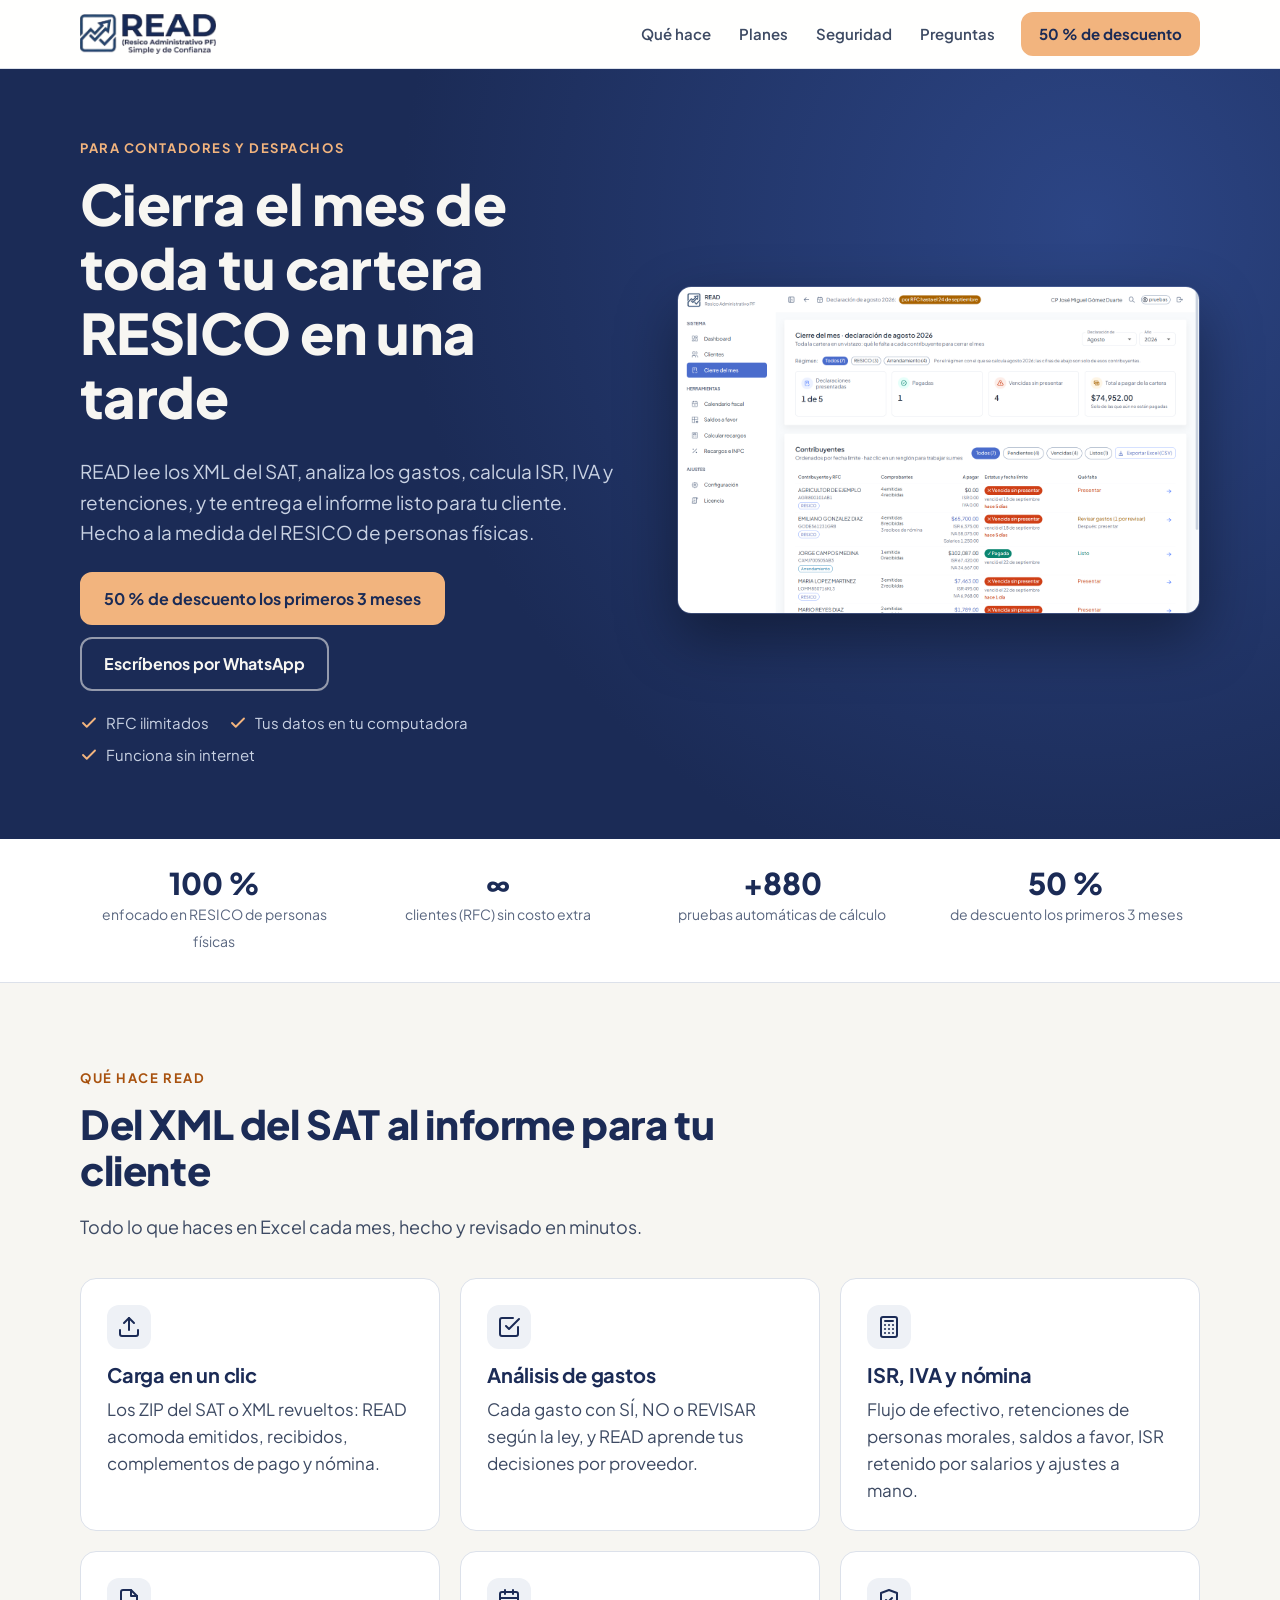
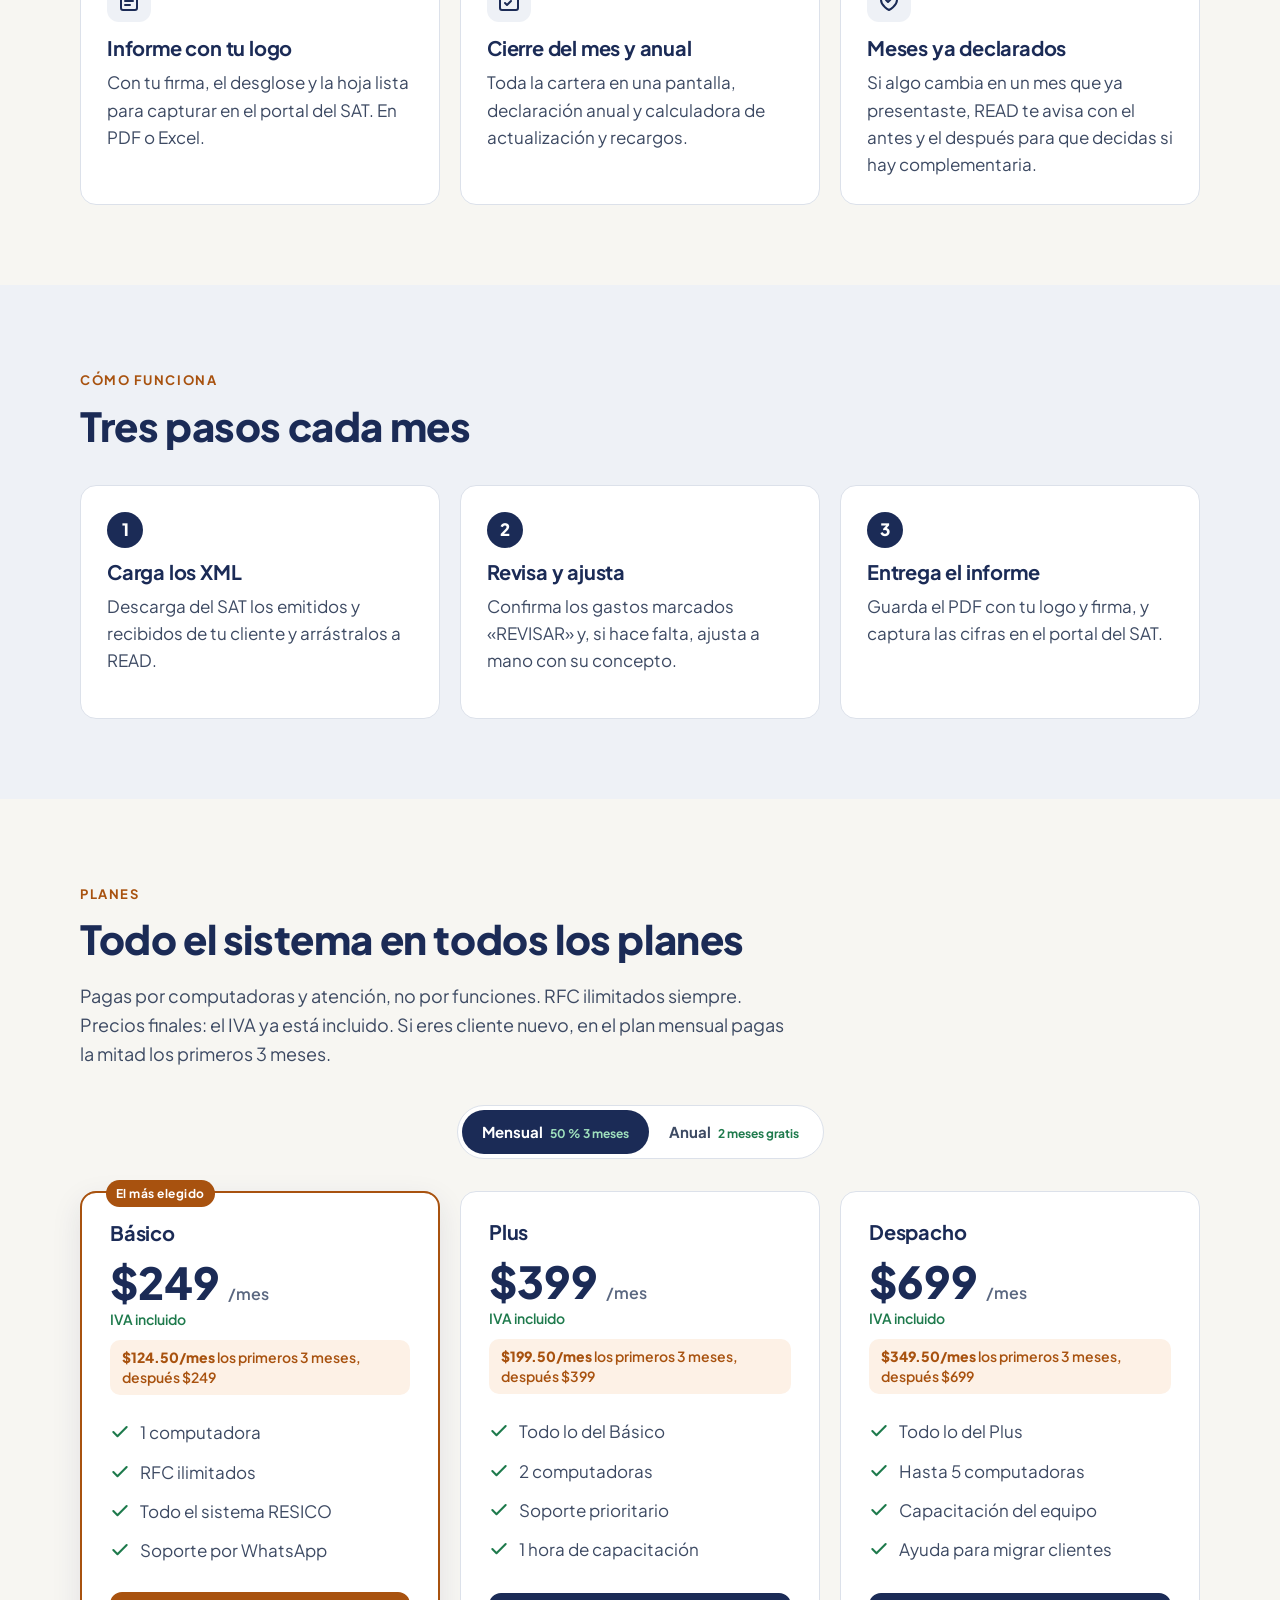
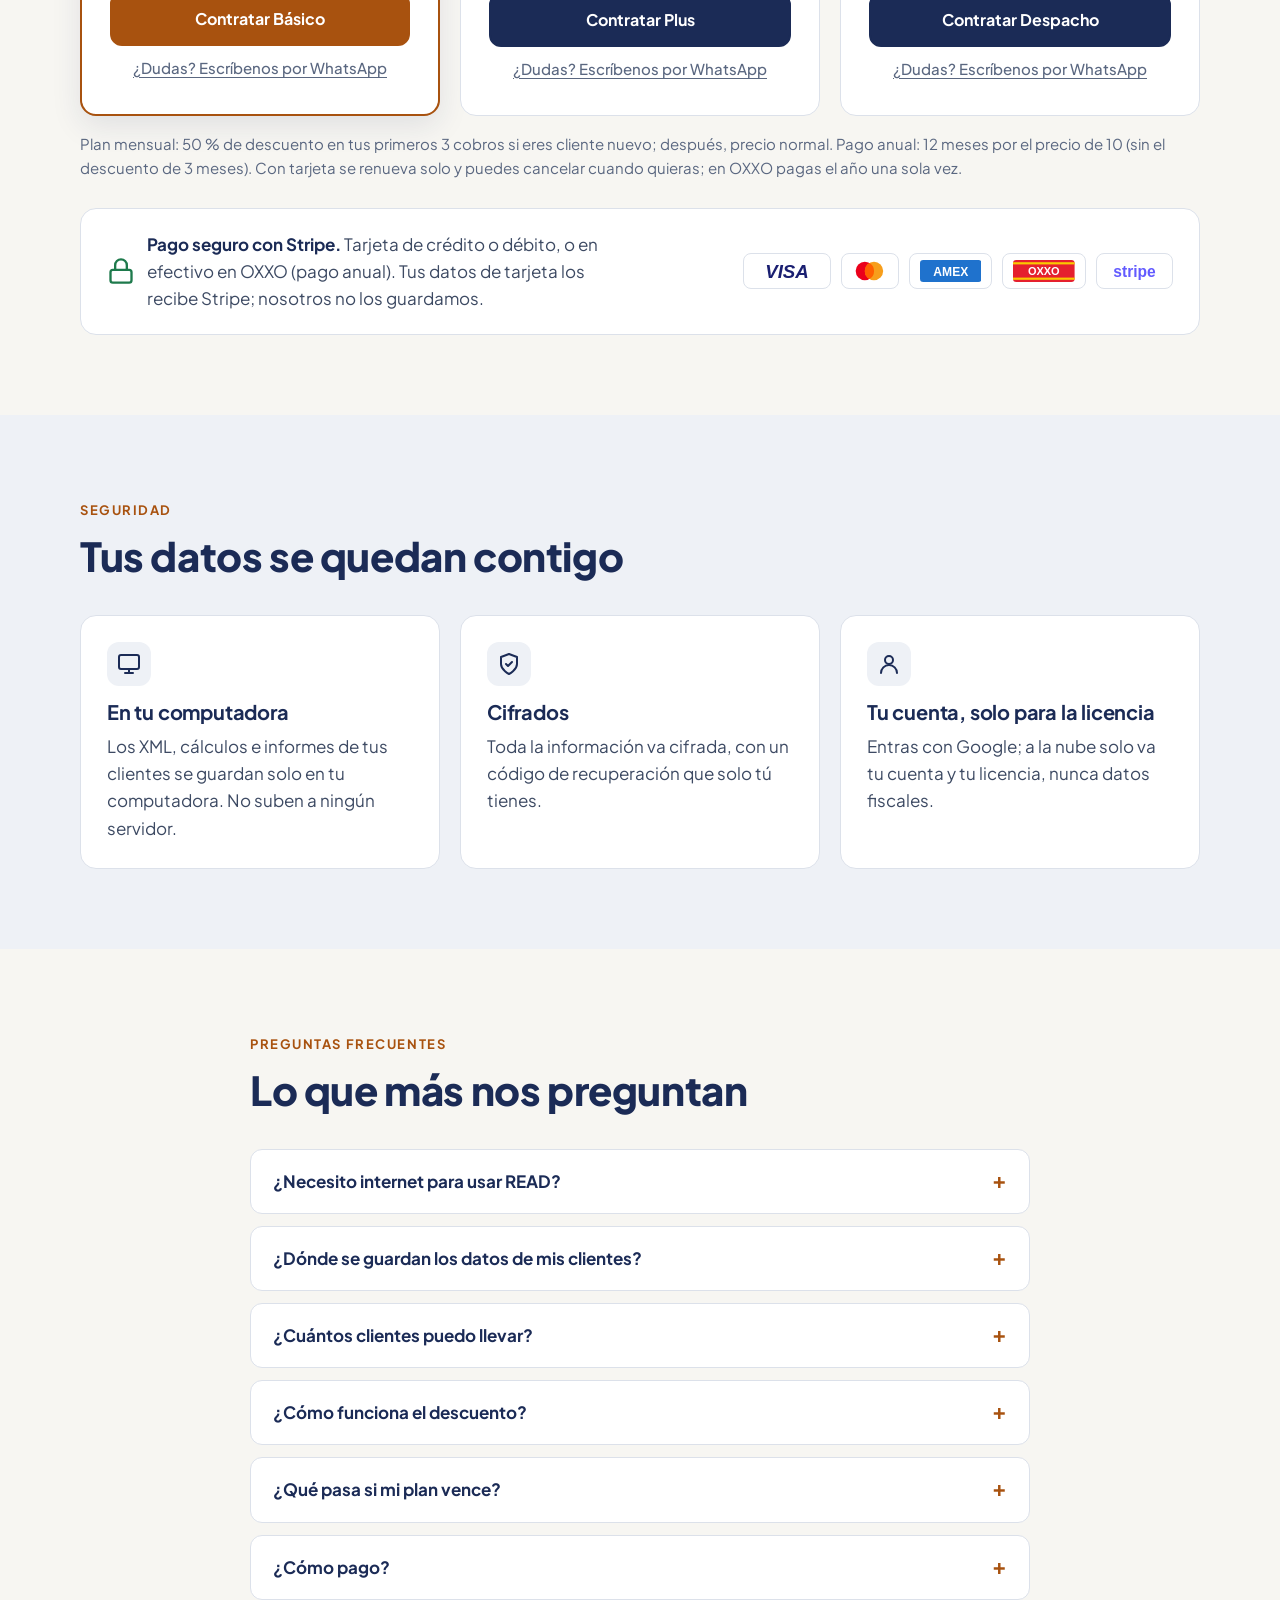
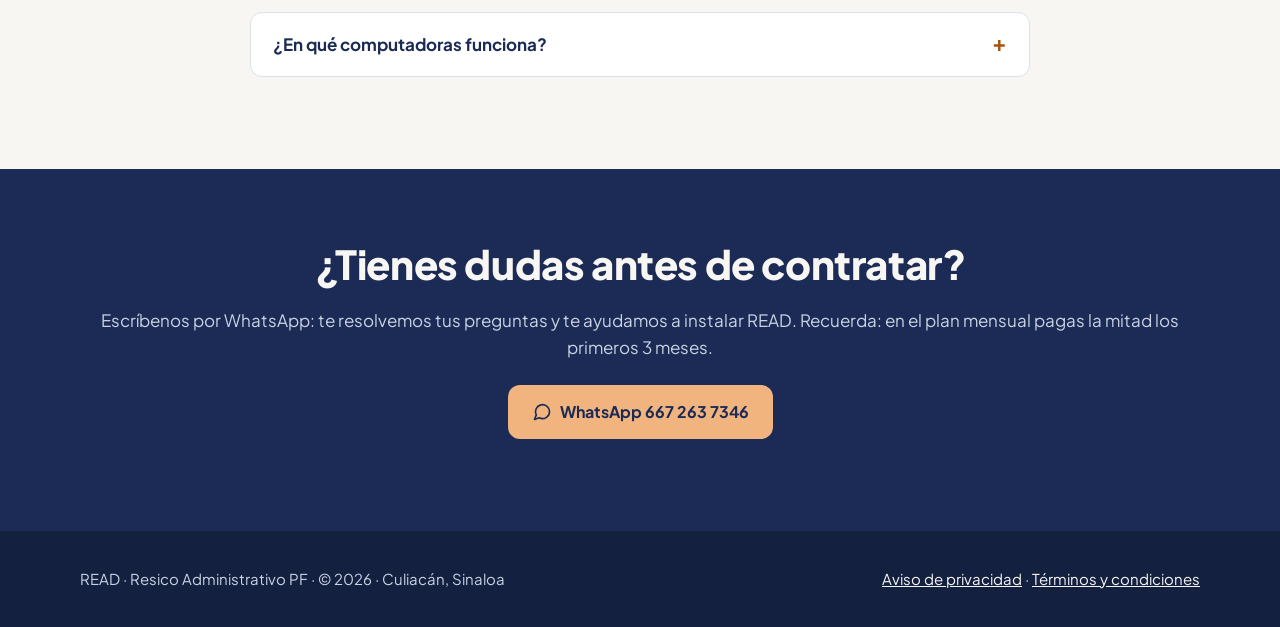
==== index.html @ 0da97a65 "Dominio propio myread.com.mx en Hostinger: .htaccess con https, sin www, ligas limpias y cabeceras d" ====
<!doctype html>
<html lang="es-MX">
<head>
<meta charset="utf-8">
<meta name="viewport" content="width=device-width, initial-scale=1">
<title>READ · Sistema para contadores RESICO</title>
<meta name="description" content="Cierra el mes de toda tu cartera RESICO en una tarde. READ lee los XML del SAT, analiza gastos, calcula ISR, IVA y retenciones y genera el informe para tu cliente.">
<meta name="theme-color" content="#1B2B56">
<link rel="canonical" href="https://myread.com.mx/">
<link rel="icon" href="img/icono.png">
<link rel="preconnect" href="https://fonts.googleapis.com">
<link rel="preconnect" href="https://fonts.gstatic.com" crossorigin>
<link rel="stylesheet" href="https://fonts.googleapis.com/css2?family=Plus+Jakarta+Sans:wght@400;600;700;800&display=swap">
<link rel="stylesheet" href="estilo.css">
</head>
<body>
<a class="salto" href="#contenido">Saltar al contenido</a>

<!-- Íconos (estilo Lucide), una sola vez -->
<svg width="0" height="0" style="position:absolute" aria-hidden="true">
  <defs>
    <symbol id="i-check" viewBox="0 0 24 24" fill="none" stroke="currentColor" stroke-width="2.5" stroke-linecap="round" stroke-linejoin="round"><path d="M20 6 9 17l-5-5"/></symbol>
    <symbol id="i-upload" viewBox="0 0 24 24" fill="none" stroke="currentColor" stroke-width="2" stroke-linecap="round" stroke-linejoin="round"><path d="M21 15v4a2 2 0 0 1-2 2H5a2 2 0 0 1-2-2v-4"/><path d="m17 8-5-5-5 5"/><path d="M12 3v12"/></symbol>
    <symbol id="i-filter" viewBox="0 0 24 24" fill="none" stroke="currentColor" stroke-width="2" stroke-linecap="round" stroke-linejoin="round"><path d="M9 11l3 3L22 4"/><path d="M21 12v7a2 2 0 0 1-2 2H5a2 2 0 0 1-2-2V5a2 2 0 0 1 2-2h11"/></symbol>
    <symbol id="i-calc" viewBox="0 0 24 24" fill="none" stroke="currentColor" stroke-width="2" stroke-linecap="round" stroke-linejoin="round"><rect x="4" y="2" width="16" height="20" rx="2"/><path d="M8 6h8M8 10h.01M12 10h.01M16 10h.01M8 14h.01M12 14h.01M16 14h.01M8 18h.01M12 18h.01M16 18h.01"/></symbol>
    <symbol id="i-file" viewBox="0 0 24 24" fill="none" stroke="currentColor" stroke-width="2" stroke-linecap="round" stroke-linejoin="round"><path d="M14 2H6a2 2 0 0 0-2 2v16a2 2 0 0 0 2 2h12a2 2 0 0 0 2-2V8z"/><path d="M14 2v6h6M8 13h8M8 17h5"/></symbol>
    <symbol id="i-calendar" viewBox="0 0 24 24" fill="none" stroke="currentColor" stroke-width="2" stroke-linecap="round" stroke-linejoin="round"><rect x="3" y="4" width="18" height="18" rx="2"/><path d="M16 2v4M8 2v4M3 10h18M8 15l2 2 4-4"/></symbol>
    <symbol id="i-home" viewBox="0 0 24 24" fill="none" stroke="currentColor" stroke-width="2" stroke-linecap="round" stroke-linejoin="round"><path d="m3 10 9-7 9 7v10a2 2 0 0 1-2 2H5a2 2 0 0 1-2-2z"/><path d="M9 22V12h6v10"/></symbol>
    <symbol id="i-monitor" viewBox="0 0 24 24" fill="none" stroke="currentColor" stroke-width="2" stroke-linecap="round" stroke-linejoin="round"><rect x="2" y="3" width="20" height="14" rx="2"/><path d="M8 21h8M12 17v4"/></symbol>
    <symbol id="i-lock" viewBox="0 0 24 24" fill="none" stroke="currentColor" stroke-width="2" stroke-linecap="round" stroke-linejoin="round"><rect x="3" y="11" width="18" height="11" rx="2"/><path d="M7 11V7a5 5 0 0 1 10 0v4"/></symbol>
    <symbol id="i-user" viewBox="0 0 24 24" fill="none" stroke="currentColor" stroke-width="2" stroke-linecap="round" stroke-linejoin="round"><circle cx="12" cy="8" r="4"/><path d="M4 21a8 8 0 0 1 16 0"/></symbol>
    <symbol id="i-shield" viewBox="0 0 24 24" fill="none" stroke="currentColor" stroke-width="2" stroke-linecap="round" stroke-linejoin="round"><path d="M12 22s8-4 8-10V5l-8-3-8 3v7c0 6 8 10 8 10z"/><path d="m9 12 2 2 4-4"/></symbol>
    <symbol id="i-chat" viewBox="0 0 24 24" fill="none" stroke="currentColor" stroke-width="2" stroke-linecap="round" stroke-linejoin="round"><path d="M21 11.5a8.4 8.4 0 0 1-12.4 7.4L3 21l2.1-5.6A8.4 8.4 0 1 1 21 11.5z"/></symbol>
  </defs>
</svg>

<header>
  <div class="contenedor">
    <a class="logo" href="./" aria-label="READ, inicio"><img src="img/logo-read.png" alt="READ · Resico Administrativo PF" width="136" height="40"></a>
    <nav aria-label="Principal">
      <a class="enlace" href="#que-hace">Qué hace</a>
      <a class="enlace" href="#planes">Planes</a>
      <a class="enlace" href="#seguridad">Seguridad</a>
      <a class="enlace" href="#preguntas">Preguntas</a>
      <a class="boton naranja" href="#planes">50 % de descuento</a>
    </nav>
  </div>
</header>

<main id="contenido">
<section class="portada">
  <div class="contenedor">
    <div>
      <span class="etiqueta">Para contadores y despachos</span>
      <h1>Cierra el mes de toda tu cartera RESICO en una tarde</h1>
      <p class="lead">READ lee los XML del SAT, analiza los gastos, calcula ISR, IVA y retenciones, y te entrega el informe listo para tu cliente. Hecho a la medida del RESICO de personas físicas.</p>
      <div class="acciones">
        <a class="boton naranja" href="#planes">50 % de descuento los primeros 3 meses</a>
        <a class="boton contorno" href="#contacto">Escríbenos por WhatsApp</a>
      </div>
      <ul class="confianza">
        <li><svg aria-hidden="true"><use href="#i-check"/></svg>RFC ilimitados</li>
        <li><svg aria-hidden="true"><use href="#i-check"/></svg>Tus datos en tu computadora</li>
        <li><svg aria-hidden="true"><use href="#i-check"/></svg>Funciona sin internet</li>
      </ul>
    </div>
    <img class="captura" src="img/cierre-del-mes.png" alt="Pantalla «Cierre del mes» de READ: todos los clientes del despacho con lo que pagan y lo que les falta" width="1440" height="900">
  </div>
</section>

<section class="cifras" aria-label="READ en cifras">
  <div class="contenedor">
    <div class="cifra"><b>100 %</b><span>enfocado en RESICO de personas físicas</span></div>
    <div class="cifra"><b>∞</b><span>clientes (RFC) sin costo extra</span></div>
    <div class="cifra"><b>+880</b><span>pruebas automáticas de cálculo</span></div>
    <div class="cifra"><b>50 %</b><span>de descuento los primeros 3 meses</span></div>
  </div>
</section>

<section class="bloque" id="que-hace">
  <div class="contenedor">
    <div class="encabezado">
      <span class="etiqueta">Qué hace READ</span>
      <h2>Del XML del SAT al informe para tu cliente</h2>
      <p>Todo lo que haces en Excel cada mes, hecho y revisado en minutos.</p>
    </div>
    <div class="rejilla">
      <article class="tarjeta"><div class="icono"><svg aria-hidden="true"><use href="#i-upload"/></svg></div><h3>Carga en un clic</h3><p>Los ZIP del SAT o XML revueltos: READ acomoda emitidos, recibidos, complementos de pago y nómina.</p></article>
      <article class="tarjeta"><div class="icono"><svg aria-hidden="true"><use href="#i-filter"/></svg></div><h3>Análisis de gastos</h3><p>Cada gasto con SÍ, NO o REVISAR según la ley, y READ aprende tus decisiones por proveedor.</p></article>
      <article class="tarjeta"><div class="icono"><svg aria-hidden="true"><use href="#i-calc"/></svg></div><h3>ISR, IVA y nómina</h3><p>Flujo de efectivo, retenciones de personas morales, saldos a favor, ISR retenido por salarios y ajustes a mano.</p></article>
      <article class="tarjeta"><div class="icono"><svg aria-hidden="true"><use href="#i-file"/></svg></div><h3>Informe con tu logo</h3><p>Con tu firma, el desglose y la hoja lista para capturar en el portal del SAT. En PDF o Excel.</p></article>
      <article class="tarjeta"><div class="icono"><svg aria-hidden="true"><use href="#i-calendar"/></svg></div><h3>Cierre del mes y anual</h3><p>Toda la cartera en una pantalla, declaración anual y calculadora de actualización y recargos.</p></article>
      <article class="tarjeta"><div class="icono"><svg aria-hidden="true"><use href="#i-shield"/></svg></div><h3>Meses ya declarados</h3><p>Si algo cambia en un mes que ya presentaste, READ te avisa con el antes y el después para que decidas si hay complementaria.</p></article>
    </div>
  </div>
</section>

<section class="bloque alterno">
  <div class="contenedor">
    <div class="encabezado">
      <span class="etiqueta">Cómo funciona</span>
      <h2>Tres pasos cada mes</h2>
    </div>
    <div class="pasos">
      <div class="paso"><h3>Carga los XML</h3><p>Descarga del SAT los emitidos y recibidos de tu cliente y arrástralos a READ.</p></div>
      <div class="paso"><h3>Revisa y ajusta</h3><p>Confirma los gastos marcados «REVISAR» y, si hace falta, ajusta a mano con su concepto.</p></div>
      <div class="paso"><h3>Entrega el informe</h3><p>Guarda el PDF con tu logo y firma, y captura las cifras en el portal del SAT.</p></div>
    </div>
  </div>
</section>

<section class="bloque" id="planes">
  <div class="contenedor">
    <div class="encabezado">
      <span class="etiqueta">Planes</span>
      <h2>Todo el sistema en todos los planes</h2>
      <p>Pagas por computadoras y atención, no por funciones. RFC ilimitados siempre. Precios finales: el IVA ya está incluido. Si eres cliente nuevo, en el plan mensual pagas la mitad los primeros 3 meses.</p>
    </div>
    <div class="periodo" role="group" aria-label="Forma de pago">
      <button type="button" data-periodo="mensual" aria-pressed="true">Mensual <span>50 % 3 meses</span></button>
      <button type="button" data-periodo="anual" aria-pressed="false">Anual <span>2 meses gratis</span></button>
    </div>
    <div class="planes">
      <article class="plan destacado">
        <span class="insignia">El más elegido</span>
        <h3>Básico</h3>
        <div class="precio" data-mensual="$249" data-anual="$2,490">$249 <small>/mes</small></div>
        <p class="iva">IVA incluido</p>
        <p class="oferta"><b>$124.50/mes</b> los primeros 3 meses, después $249</p>
        <ul>
          <li><svg aria-hidden="true"><use href="#i-check"/></svg>1 computadora</li>
          <li><svg aria-hidden="true"><use href="#i-check"/></svg>RFC ilimitados</li>
          <li><svg aria-hidden="true"><use href="#i-check"/></svg>Todo el sistema RESICO</li>
          <li><svg aria-hidden="true"><use href="#i-check"/></svg>Soporte por WhatsApp</li>
        </ul>
        <a class="boton" href="https://buy.stripe.com/test_cNiaEW2Na8lndGWbc69ws06?prefilled_promo_code=BIENVENIDA" data-mensual="https://buy.stripe.com/test_cNiaEW2Na8lndGWbc69ws06?prefilled_promo_code=BIENVENIDA" data-anual="https://buy.stripe.com/test_00w5kCbjG313fP44NI9ws07">Contratar Básico</a>
        <a class="oxxo" href="https://buy.stripe.com/test_14A4gycnKfNP5aq2FA9ws08" hidden>o paga el año en efectivo en OXXO</a>
        <a class="prueba" href="#contacto">¿Dudas? Escríbenos por WhatsApp</a>
      </article>
      <article class="plan">
        <h3>Plus</h3>
        <div class="precio" data-mensual="$399" data-anual="$3,990">$399 <small>/mes</small></div>
        <p class="iva">IVA incluido</p>
        <p class="oferta"><b>$199.50/mes</b> los primeros 3 meses, después $399</p>
        <ul>
          <li><svg aria-hidden="true"><use href="#i-check"/></svg>Todo lo del Básico</li>
          <li><svg aria-hidden="true"><use href="#i-check"/></svg>2 computadoras</li>
          <li><svg aria-hidden="true"><use href="#i-check"/></svg>Soporte prioritario</li>
          <li><svg aria-hidden="true"><use href="#i-check"/></svg>1 hora de capacitación</li>
        </ul>
        <a class="boton" href="https://buy.stripe.com/test_bJe5kC2Nabxz6eu1Bw9ws09?prefilled_promo_code=BIENVENIDA" data-mensual="https://buy.stripe.com/test_bJe5kC2Nabxz6eu1Bw9ws09?prefilled_promo_code=BIENVENIDA" data-anual="https://buy.stripe.com/test_fZuaEWafC59bdGWeoi9ws0a">Contratar Plus</a>
        <a class="oxxo" href="https://buy.stripe.com/test_00w14m0F2eJL32ifsm9ws0b" hidden>o paga el año en efectivo en OXXO</a>
        <a class="prueba" href="#contacto">¿Dudas? Escríbenos por WhatsApp</a>
      </article>
      <article class="plan">
        <h3>Despacho</h3>
        <div class="precio" data-mensual="$699" data-anual="$6,990">$699 <small>/mes</small></div>
        <p class="iva">IVA incluido</p>
        <p class="oferta"><b>$349.50/mes</b> los primeros 3 meses, después $699</p>
        <ul>
          <li><svg aria-hidden="true"><use href="#i-check"/></svg>Todo lo del Plus</li>
          <li><svg aria-hidden="true"><use href="#i-check"/></svg>Hasta 5 computadoras</li>
          <li><svg aria-hidden="true"><use href="#i-check"/></svg>Capacitación del equipo</li>
          <li><svg aria-hidden="true"><use href="#i-check"/></svg>Ayuda para migrar clientes</li>
        </ul>
        <a class="boton" href="https://buy.stripe.com/test_9B6dR81J6dFHgT84NI9ws0c?prefilled_promo_code=BIENVENIDA" data-mensual="https://buy.stripe.com/test_9B6dR81J6dFHgT84NI9ws0c?prefilled_promo_code=BIENVENIDA" data-anual="https://buy.stripe.com/test_6oU14mbjG1WZ7iya829ws0d">Contratar Despacho</a>
        <a class="oxxo" href="https://buy.stripe.com/test_00w00ifzWbxz1Ye2FA9ws0e" hidden>o paga el año en efectivo en OXXO</a>
        <a class="prueba" href="#contacto">¿Dudas? Escríbenos por WhatsApp</a>
      </article>
    </div>
    <p class="nota" style="margin-top:16px">Plan mensual: 50 % de descuento en tus primeros 3 cobros si eres cliente nuevo; después, precio normal. Pago anual: 12 meses por el precio de 10 (sin el descuento de 3 meses). Con tarjeta se renueva solo y puedes cancelar cuando quieras; en OXXO pagas el año una sola vez.</p>

    <div class="pago" aria-labelledby="titulo-pago">
      <div class="texto">
        <svg aria-hidden="true"><use href="#i-lock"/></svg>
        <div><b id="titulo-pago" style="color:var(--tinta)">Pago seguro con Stripe.</b> Tarjeta de crédito o débito, o en efectivo en OXXO (pago anual). Tus datos de tarjeta los recibe Stripe; nosotros no los guardamos.</div>
      </div>
      <ul class="metodos" aria-label="Métodos de pago aceptados">
        <li aria-label="Visa"><svg viewBox="0 0 60 20" aria-hidden="true"><text x="30" y="16" text-anchor="middle" font-family="Arial Black, Arial, sans-serif" font-weight="900" font-style="italic" font-size="17" fill="#1A1F71">VISA</text></svg></li>
        <li aria-label="Mastercard"><svg viewBox="0 0 38 24" aria-hidden="true"><circle cx="14" cy="12" r="10" fill="#EB001B"/><circle cx="24" cy="12" r="10" fill="#F79E1B"/><path d="M19 3.3a10 10 0 0 1 0 17.4 10 10 0 0 1 0-17.4z" fill="#FF5F00"/></svg></li>
        <li aria-label="American Express"><svg viewBox="0 0 56 20" aria-hidden="true"><rect width="56" height="20" rx="3" fill="#1F72CD"/><text x="28" y="14.5" text-anchor="middle" font-family="Arial, sans-serif" font-weight="700" font-size="11" fill="#fff">AMEX</text></svg></li>
        <li aria-label="OXXO"><svg viewBox="0 0 56 20" aria-hidden="true"><rect width="56" height="20" rx="3" fill="#E5202E"/><rect y="2" width="56" height="2" fill="#F9C900"/><rect y="16" width="56" height="2" fill="#F9C900"/><text x="28" y="14" text-anchor="middle" font-family="Arial Black, Arial, sans-serif" font-weight="900" font-size="10" fill="#fff">OXXO</text></svg></li>
        <li aria-label="Stripe"><svg viewBox="0 0 60 24" aria-hidden="true"><text x="30" y="18" text-anchor="middle" font-family="Arial, sans-serif" font-weight="700" font-size="17" fill="#635BFF">stripe</text></svg></li>
      </ul>
    </div>
  </div>
</section>

<section class="bloque alterno" id="seguridad">
  <div class="contenedor">
    <div class="encabezado">
      <span class="etiqueta">Seguridad</span>
      <h2>Tus datos se quedan contigo</h2>
    </div>
    <div class="rejilla">
      <article class="tarjeta"><div class="icono"><svg aria-hidden="true"><use href="#i-monitor"/></svg></div><h3>En tu computadora</h3><p>Los XML, cálculos e informes de tus clientes se guardan solo en tu computadora. No suben a ningún servidor.</p></article>
      <article class="tarjeta"><div class="icono"><svg aria-hidden="true"><use href="#i-shield"/></svg></div><h3>Cifrados</h3><p>Toda la información va cifrada, con un código de recuperación que solo tú tienes.</p></article>
      <article class="tarjeta"><div class="icono"><svg aria-hidden="true"><use href="#i-user"/></svg></div><h3>Tu cuenta, solo para la licencia</h3><p>Entras con Google; a la nube solo va tu cuenta y tu licencia, nunca datos fiscales.</p></article>
    </div>
  </div>
</section>

<section class="bloque" id="preguntas">
  <div class="contenedor preguntas">
    <div class="encabezado">
      <span class="etiqueta">Preguntas frecuentes</span>
      <h2>Lo que más nos preguntan</h2>
    </div>
    <details><summary>¿Necesito internet para usar READ?</summary><p>No para trabajar: READ funciona en tu computadora. Se conecta de vez en cuando para revisar tu licencia y, si tú lo pides, para verificar comprobantes con el SAT. Puede trabajar hasta 14 días seguidos sin internet.</p></details>
    <details><summary>¿Dónde se guardan los datos de mis clientes?</summary><p>Solo en tu computadora, cifrados. READ hace copias automáticas y puedes exportar respaldos cuando quieras.</p></details>
    <details><summary>¿Cuántos clientes puedo llevar?</summary><p>Los que quieras: todos los planes tienen RFC ilimitados.</p></details>
    <details><summary>¿Cómo funciona el descuento?</summary><p>Si eres cliente nuevo y contratas un plan mensual, pagas el 50 % en tus primeros 3 cobros (por ejemplo, Básico: $124.50 en lugar de $249). Desde el cuarto mes pagas el precio normal. Puedes cancelar cuando quieras. El plan anual no lleva este descuento porque ya incluye 2 meses de regalo.</p></details>
    <details><summary>¿Qué pasa si mi plan vence?</summary><p>READ queda en modo consulta: ves, imprimes y exportas tu información, pero no cargas ni modificas nada hasta renovar. No pierdes nada.</p></details>
    <details><summary>¿Cómo pago?</summary><p>Con tarjeta de crédito o débito, a través de Stripe: mes a mes o el año completo con dos meses de regalo. Si prefieres efectivo, el pago anual también se puede hacer en OXXO. Los precios ya incluyen IVA.</p></details>
    <details><summary>¿En qué computadoras funciona?</summary><p>En computadoras con Windows 10 u 11.</p></details>
  </div>
</section>

<section class="final" id="contacto">
  <div class="contenedor">
    <h2>¿Tienes dudas antes de contratar?</h2>
    <p>Escríbenos por WhatsApp: te resolvemos tus preguntas y te ayudamos a instalar READ. Recuerda: en el plan mensual pagas la mitad los primeros 3 meses.</p>
    <div class="acciones">
      <a class="boton naranja" href="https://wa.me/526672637346?text=Hola%2C%20me%20interesa%20READ" target="_blank" rel="noopener"><svg aria-hidden="true"><use href="#i-chat"/></svg>WhatsApp 667 263 7346</a>
    </div>
  </div>
</section>
</main>

<footer>
  <div class="contenedor">
    <div>READ · Resico Administrativo PF · © 2026 · Culiacán, Sinaloa</div>
    <div><a href="privacidad.html">Aviso de privacidad</a> · <a href="terminos.html">Términos y condiciones</a></div>
  </div>
</footer>
<script src="inicio.js"></script>
</body>
</html>
---- estilo.css ----
/* Página pública de READ. Colores de la marca (los mismos de la app y la presentación). */
:root {
  --tinta: #1B2B56;
  --tinta-2: #24396F;
  --fondo: #F7F6F2;
  --fondo-2: #EEF1F6;
  --texto: #3D4A63;
  --tenue: #5A6780;
  --acento: #A8520F;          /* naranja oscuro: textos y bordes sobre claro (5:1) */
  --acento-claro: #F2B47E;    /* naranja claro: botones sobre la tinta, con texto tinta */
  --blanco: #FFFFFF;
  --borde: #DCE1EA;
  --verde: #1E7A4C;
  --radio: 16px;
  --sombra: 0 10px 30px rgba(27, 43, 86, .10);
  --transicion: 180ms ease;
}
* { box-sizing: border-box; }
html { scroll-behavior: smooth; -webkit-text-size-adjust: 100%; }
@media (prefers-reduced-motion: reduce) { html { scroll-behavior: auto; } * { transition: none !important; } }
body {
  margin: 0; background: var(--fondo); color: var(--texto);
  font-family: 'Plus Jakarta Sans', 'Segoe UI', Arial, sans-serif; font-size: 17px; line-height: 1.6;
}
h1, h2, h3 { color: var(--tinta); line-height: 1.15; margin: 0 0 .5em; letter-spacing: -.01em; }
h1 { font-size: clamp(34px, 5vw, 56px); font-weight: 800; }
h2 { font-size: clamp(28px, 3.4vw, 40px); font-weight: 800; }
h3 { font-size: 20px; font-weight: 700; }
p { margin: 0 0 1em; }
a { color: var(--tinta); }
img { max-width: 100%; height: auto; display: block; }
:focus-visible { outline: 3px solid var(--acento); outline-offset: 3px; border-radius: 6px; }
.contenedor { width: 100%; max-width: 1160px; margin: 0 auto; padding: 0 20px; }
.etiqueta { display: inline-block; font-size: 13px; font-weight: 700; letter-spacing: .12em; text-transform: uppercase; color: var(--acento); margin-bottom: 12px; }
.salto { position: absolute; left: -999px; top: 8px; background: var(--blanco); padding: 8px 12px; border-radius: 8px; }
.salto:focus { left: 8px; z-index: 50; }

/* Botones: 48 px de alto mínimo (dedo y ratón) */
.boton {
  display: inline-flex; align-items: center; justify-content: center; gap: 8px; min-height: 48px;
  padding: 12px 22px; border-radius: 12px; font-weight: 700; font-size: 16px; text-decoration: none;
  background: var(--tinta); color: var(--blanco); border: 2px solid var(--tinta); cursor: pointer;
  transition: transform var(--transicion), background var(--transicion), box-shadow var(--transicion);
}
.boton:hover { background: var(--tinta-2); box-shadow: var(--sombra); transform: translateY(-1px); }
.boton.naranja { background: var(--acento-claro); border-color: var(--acento-claro); color: var(--tinta); }
.boton.naranja:hover { background: #F5C293; }
.boton.contorno { background: transparent; color: var(--fondo); border-color: rgba(247, 246, 242, .55); }
.boton.contorno:hover { background: rgba(247, 246, 242, .08); }
.boton svg { width: 20px; height: 20px; flex-shrink: 0; }

/* Encabezado */
header { background: rgba(255, 255, 255, .92); backdrop-filter: saturate(160%) blur(10px); border-bottom: 1px solid var(--borde); position: sticky; top: 0; z-index: 20; }
header .contenedor { display: flex; align-items: center; justify-content: space-between; gap: 16px; min-height: 68px; }
header .logo img { height: 40px; width: auto; }
nav { display: flex; align-items: center; gap: 24px; }
nav a.enlace { text-decoration: none; font-weight: 600; font-size: 15px; color: var(--texto); padding: 8px 2px; }
nav a.enlace:hover { color: var(--tinta); text-decoration: underline; text-underline-offset: 4px; }
header .boton { min-height: 42px; padding: 8px 16px; font-size: 15px; }

/* Portada */
.portada { background: radial-gradient(circle at 85% 20%, #2C4585 0, var(--tinta) 55%); color: #C9D2E3; padding: 64px 0 72px; overflow: hidden; }
.portada .contenedor { display: grid; grid-template-columns: 1.05fr 1fr; gap: 48px; align-items: center; }
.portada h1 { color: var(--fondo); }
.portada .etiqueta { color: var(--acento-claro); }
.portada .lead { font-size: 19px; max-width: 34em; }
.acciones { display: flex; flex-wrap: wrap; gap: 12px; margin: 24px 0 20px; }
.confianza { list-style: none; padding: 0; margin: 0; display: flex; flex-wrap: wrap; gap: 8px 20px; font-size: 15px; }
.confianza li { display: flex; align-items: center; gap: 8px; }
.confianza svg { width: 18px; height: 18px; color: var(--acento-claro); flex-shrink: 0; }
.captura { border-radius: 14px; box-shadow: 0 24px 60px rgba(0, 0, 0, .40); border: 1px solid rgba(255, 255, 255, .12); }

/* Cifras */
.cifras { background: var(--blanco); border-bottom: 1px solid var(--borde); }
.cifras .contenedor { display: grid; grid-template-columns: repeat(4, 1fr); gap: 16px; padding-top: 28px; padding-bottom: 28px; }
.cifra { text-align: center; }
.cifra b { display: block; font-size: 30px; font-weight: 800; color: var(--tinta); line-height: 1.1; }
.cifra span { font-size: 14px; color: var(--tenue); }

/* Secciones */
section.bloque { padding: 80px 0; }
section.bloque.alterno { background: var(--fondo-2); }
.encabezado { max-width: 720px; margin-bottom: 36px; }
.encabezado p { font-size: 18px; }
.rejilla { display: grid; grid-template-columns: repeat(3, 1fr); gap: 20px; }
.tarjeta { background: var(--blanco); border: 1px solid var(--borde); border-radius: var(--radio); padding: 26px; transition: box-shadow var(--transicion), transform var(--transicion); }
.tarjeta:hover { box-shadow: var(--sombra); }
.icono { width: 44px; height: 44px; border-radius: 12px; background: var(--fondo-2); color: var(--tinta); display: grid; place-items: center; margin-bottom: 14px; }
.icono svg { width: 24px; height: 24px; }
.tarjeta p { margin: 0; }

/* Pasos */
.pasos { display: grid; grid-template-columns: repeat(3, 1fr); gap: 20px; counter-reset: paso; }
.paso { position: relative; padding: 26px 26px 26px 26px; background: var(--blanco); border-radius: var(--radio); border: 1px solid var(--borde); }
.paso::before { counter-increment: paso; content: counter(paso); display: grid; place-items: center; width: 36px; height: 36px; border-radius: 50%; background: var(--tinta); color: var(--blanco); font-weight: 800; margin-bottom: 12px; }

/* Planes */
.planes { display: grid; grid-template-columns: repeat(3, 1fr); gap: 20px; align-items: stretch; }
.plan { display: flex; flex-direction: column; background: var(--blanco); border: 1px solid var(--borde); border-radius: var(--radio); padding: 28px; position: relative; }
.plan.destacado { border: 2px solid var(--acento); box-shadow: var(--sombra); }
.plan .insignia { position: absolute; top: -13px; left: 24px; background: var(--acento); color: var(--blanco); font-size: 12px; font-weight: 700; padding: 4px 10px; border-radius: 999px; letter-spacing: .04em; }
.precio { font-size: 44px; font-weight: 800; color: var(--tinta); line-height: 1; margin: 6px 0 4px; }
.precio small { font-size: 16px; font-weight: 600; color: var(--tenue); }
.plan ul { list-style: none; padding: 0; margin: 18px 0 22px; flex: 1; }
.plan li { display: flex; gap: 10px; padding: 6px 0; }
.plan li svg { width: 20px; height: 20px; color: var(--verde); flex-shrink: 0; margin-top: 3px; }
.plan .boton { width: 100%; }
.plan.destacado .boton { background: var(--acento); border-color: var(--acento); }
.plan.destacado .boton:hover { background: #8F460C; }
.nota { font-size: 15px; color: var(--tenue); }
.plan .iva { margin: 0; font-size: 14px; font-weight: 600; color: var(--verde); }
.plan .oxxo, .plan .prueba { display: block; text-align: center; margin-top: 12px; font-size: 15px; font-weight: 600; padding: 6px 0; text-underline-offset: 3px; }
.plan .oxxo[hidden] { display: none; }
.plan .oferta { margin: 10px 0 0; padding: 8px 12px; border-radius: 10px; background: #FDF1E6; color: var(--acento); font-size: 14px; font-weight: 600; line-height: 1.4; }
.plan .oferta b { font-weight: 800; }
.plan .oferta[hidden] { display: none; }
.plan .prueba { color: var(--tenue); font-weight: 500; margin-top: 4px; }
.periodo { display: flex; width: fit-content; margin: 0 auto 32px; background: var(--blanco); border: 1px solid var(--borde); border-radius: 999px; padding: 4px; }
.periodo button { font: inherit; font-weight: 700; font-size: 15px; color: var(--texto); background: transparent; border: 0; border-radius: 999px; min-height: 44px; padding: 8px 20px; cursor: pointer; transition: background var(--transicion), color var(--transicion); }
.periodo button span { font-size: 12px; font-weight: 700; color: var(--verde); margin-left: 4px; }
.periodo button[aria-pressed="true"] { background: var(--tinta); color: var(--blanco); }
.periodo button[aria-pressed="true"] span { color: #9FE0BD; }
.periodo button:focus-visible { outline: 3px solid var(--acento); outline-offset: 2px; }
.aviso-pago { background: #E6F4EC; color: #14532D; border-bottom: 1px solid #B7DFC7; padding: 14px 20px; text-align: center; font-size: 16px; }

/* Métodos de pago */
.pago { margin-top: 28px; background: var(--blanco); border: 1px solid var(--borde); border-radius: var(--radio); padding: 22px 26px; display: flex; flex-wrap: wrap; align-items: center; justify-content: space-between; gap: 16px 24px; }
.pago .texto { display: flex; align-items: center; gap: 12px; max-width: 520px; }
.pago .texto svg { width: 28px; height: 28px; color: var(--verde); flex-shrink: 0; }
.metodos { display: flex; flex-wrap: wrap; gap: 10px; list-style: none; padding: 0; margin: 0; }
.metodos li { height: 36px; min-width: 58px; padding: 0 10px; border: 1px solid var(--borde); border-radius: 8px; background: var(--blanco); display: grid; place-items: center; }
.metodos svg { height: 22px; width: auto; }

/* Preguntas */
.preguntas { max-width: 820px; }
details { background: var(--blanco); border: 1px solid var(--borde); border-radius: 12px; margin-bottom: 12px; }
summary { cursor: pointer; padding: 18px 22px; font-weight: 700; color: var(--tinta); list-style: none; display: flex; justify-content: space-between; gap: 16px; min-height: 48px; }
summary::-webkit-details-marker { display: none; }
summary::after { content: '+'; font-size: 22px; line-height: 1; color: var(--acento); }
details[open] summary::after { content: '−'; }
details p { padding: 0 22px 18px; margin: 0; }

/* Llamado final */
.final { background: var(--tinta); color: #C9D2E3; text-align: center; padding: 72px 0; }
.final h2 { color: var(--fondo); }
.final .acciones { justify-content: center; }

footer { background: #13203F; color: #C9D2E3; padding: 36px 0; font-size: 15px; }
footer a { color: var(--fondo); }
footer .contenedor { display: flex; justify-content: space-between; gap: 16px 24px; flex-wrap: wrap; }

/* Páginas legales */
.legal { max-width: 820px; margin: 0 auto; padding: 48px 20px 80px; }
.legal h1 { font-size: clamp(30px, 4vw, 40px); }
.legal h2 { font-size: 22px; margin-top: 1.8em; }
.legal .fecha { color: var(--tenue); font-size: 15px; }
.legal ul { padding-left: 22px; }

/* Tablet */
@media (max-width: 980px) {
  .portada .contenedor { grid-template-columns: 1fr; }
  .rejilla, .pasos { grid-template-columns: repeat(2, 1fr); }
  /* Tres planes en dos columnas dejaban uno huérfano: en tablet van uno bajo otro, centrados */
  .planes { grid-template-columns: 1fr; max-width: 560px; margin: 0 auto; gap: 28px; }
  .cifras .contenedor { grid-template-columns: repeat(2, 1fr); }
  nav a.enlace { display: none; }
}
/* Teléfono */
@media (max-width: 620px) {
  body { font-size: 16px; }
  section.bloque { padding: 56px 0; }
  .rejilla, .planes, .pasos { grid-template-columns: 1fr; }
  .periodo button { line-height: 1.2; }
  .periodo button span { display: block; margin-left: 0; }
  .portada { padding: 44px 0 52px; }
  .acciones .boton { width: 100%; }
  header .logo img { height: 34px; }
  .pago { flex-direction: column; align-items: flex-start; }
}
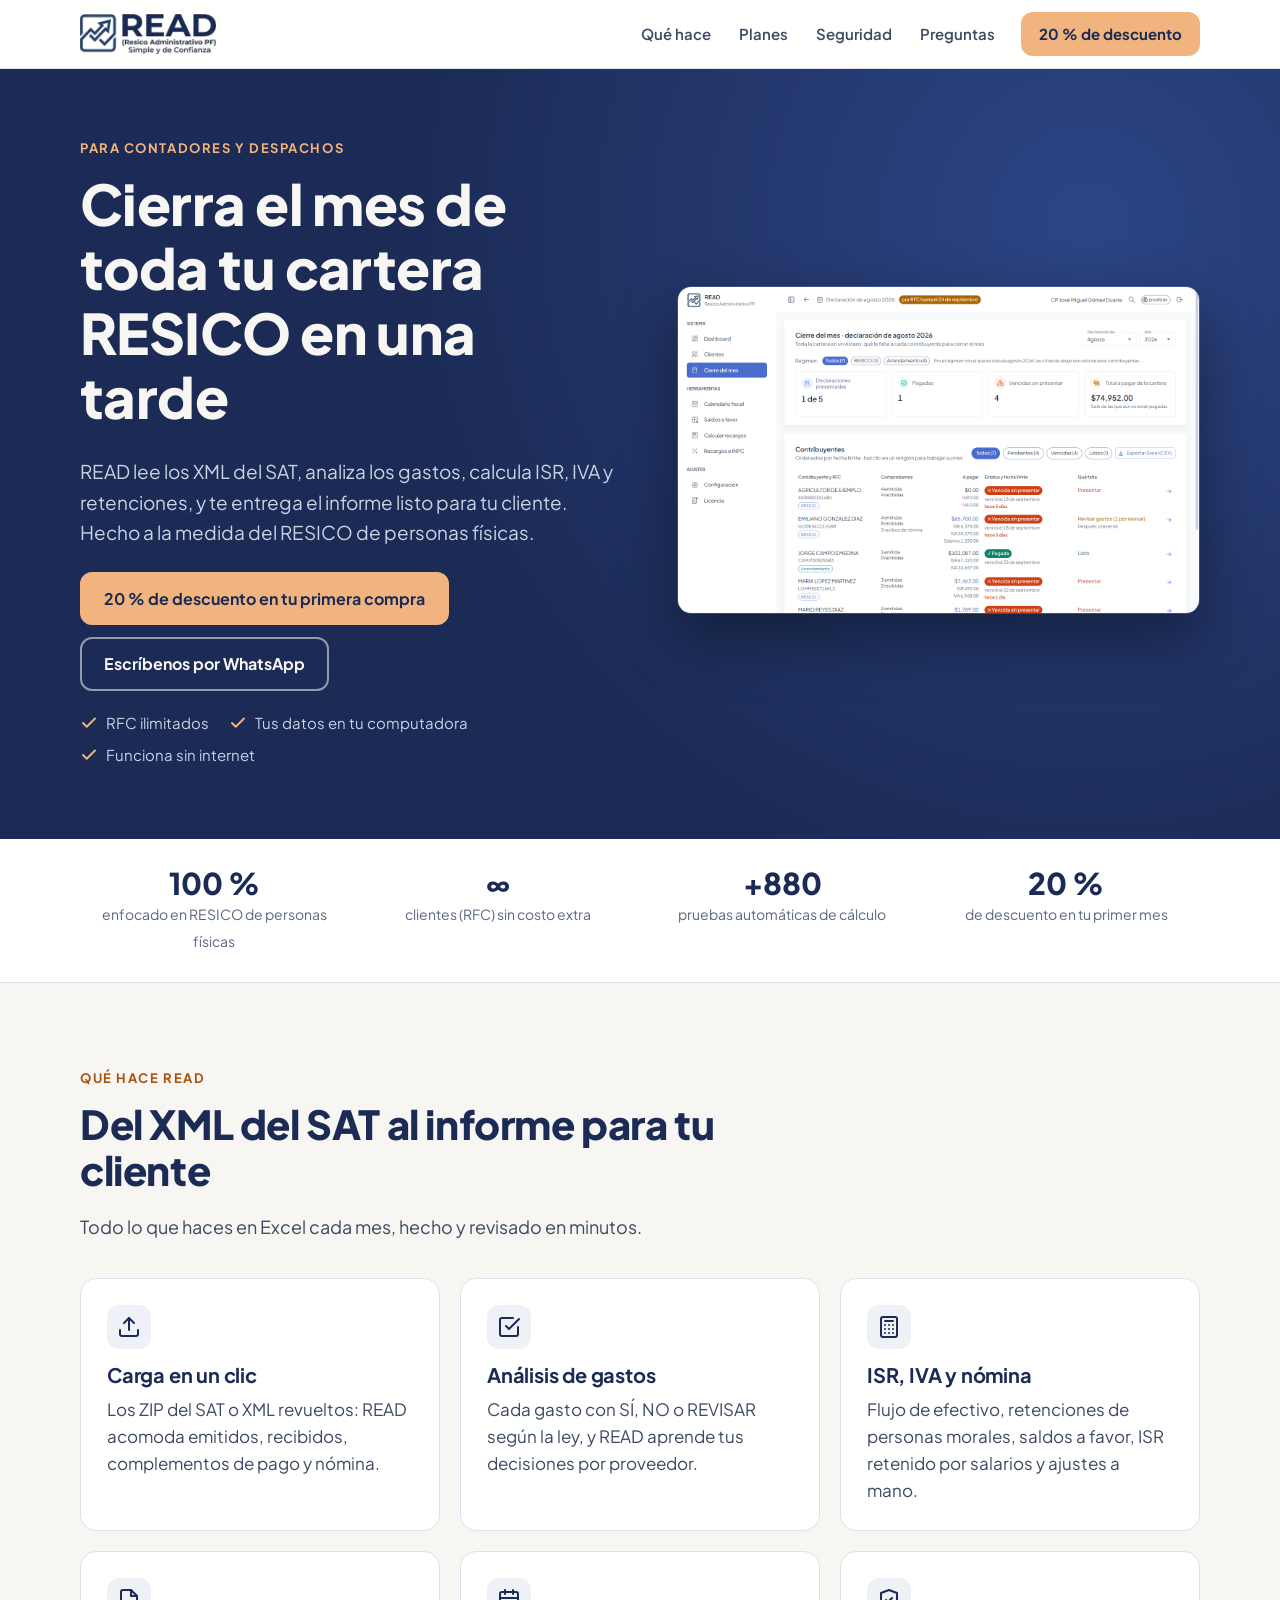
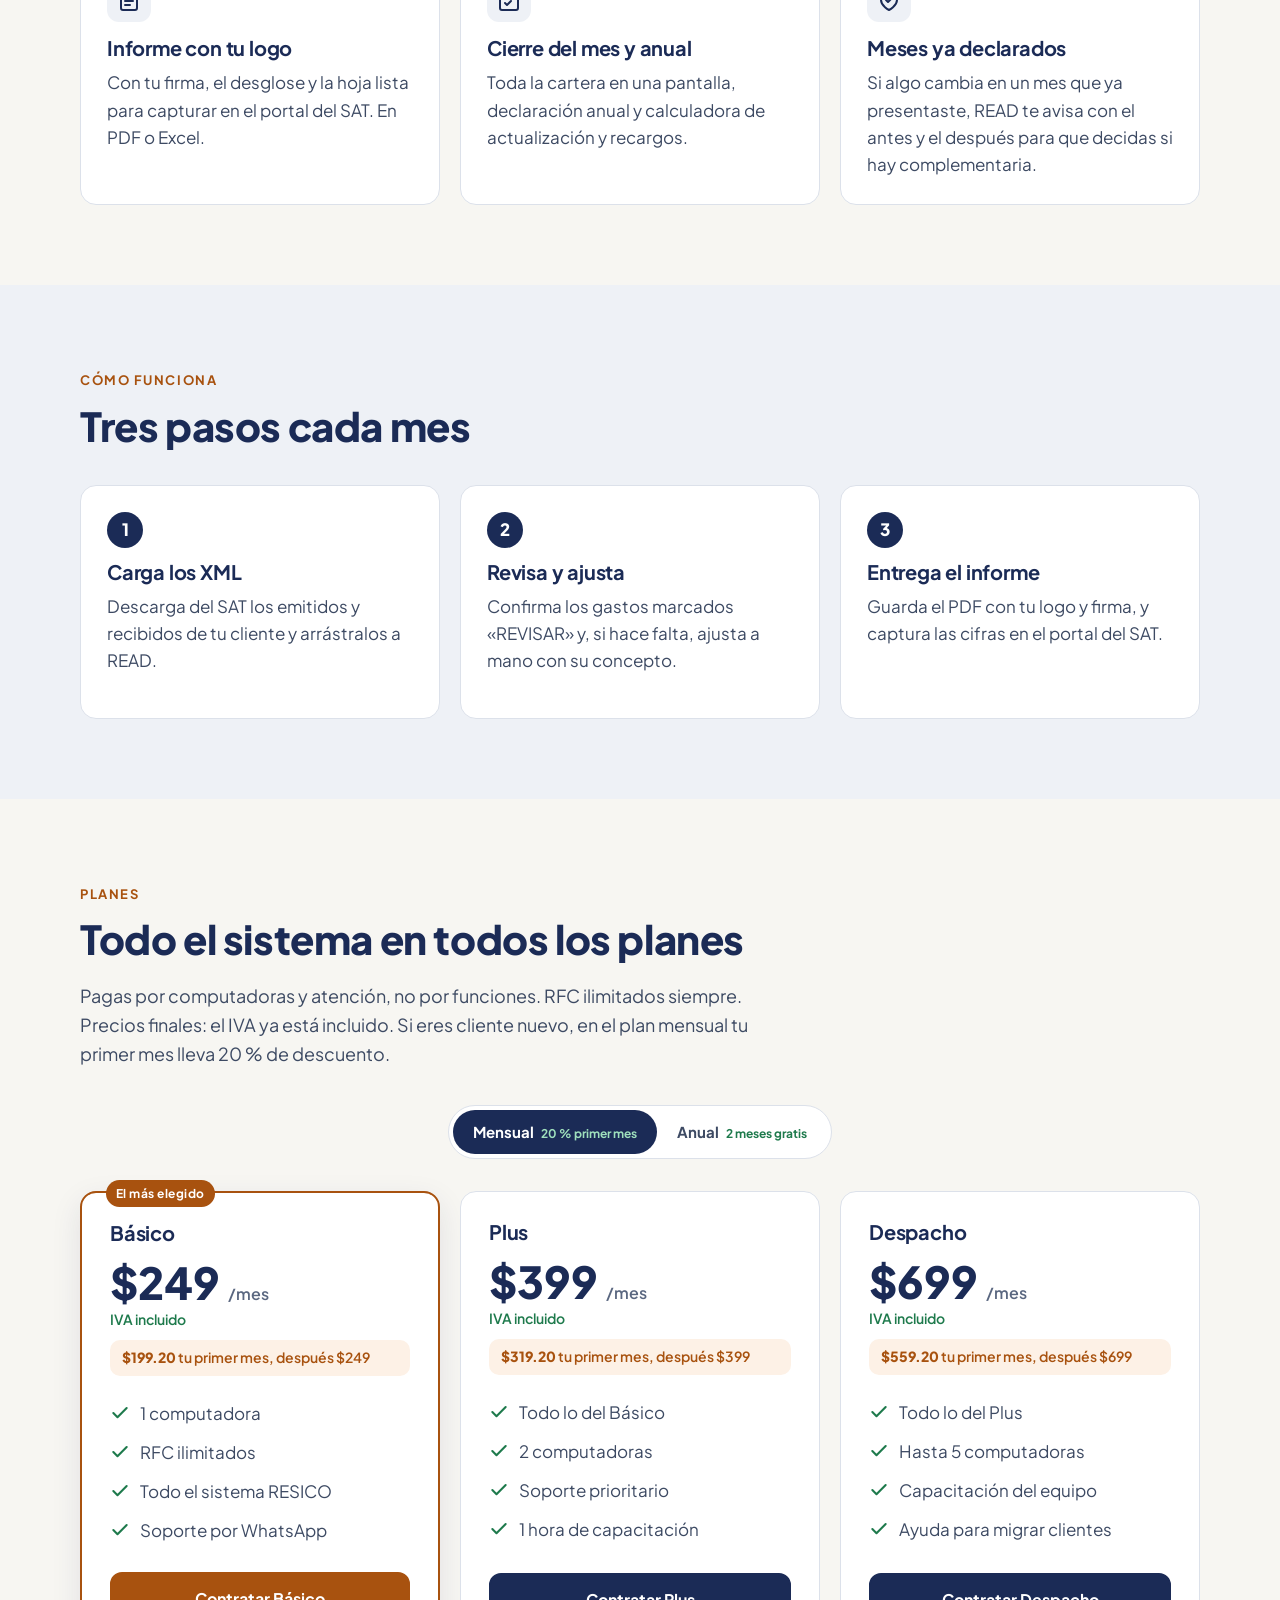
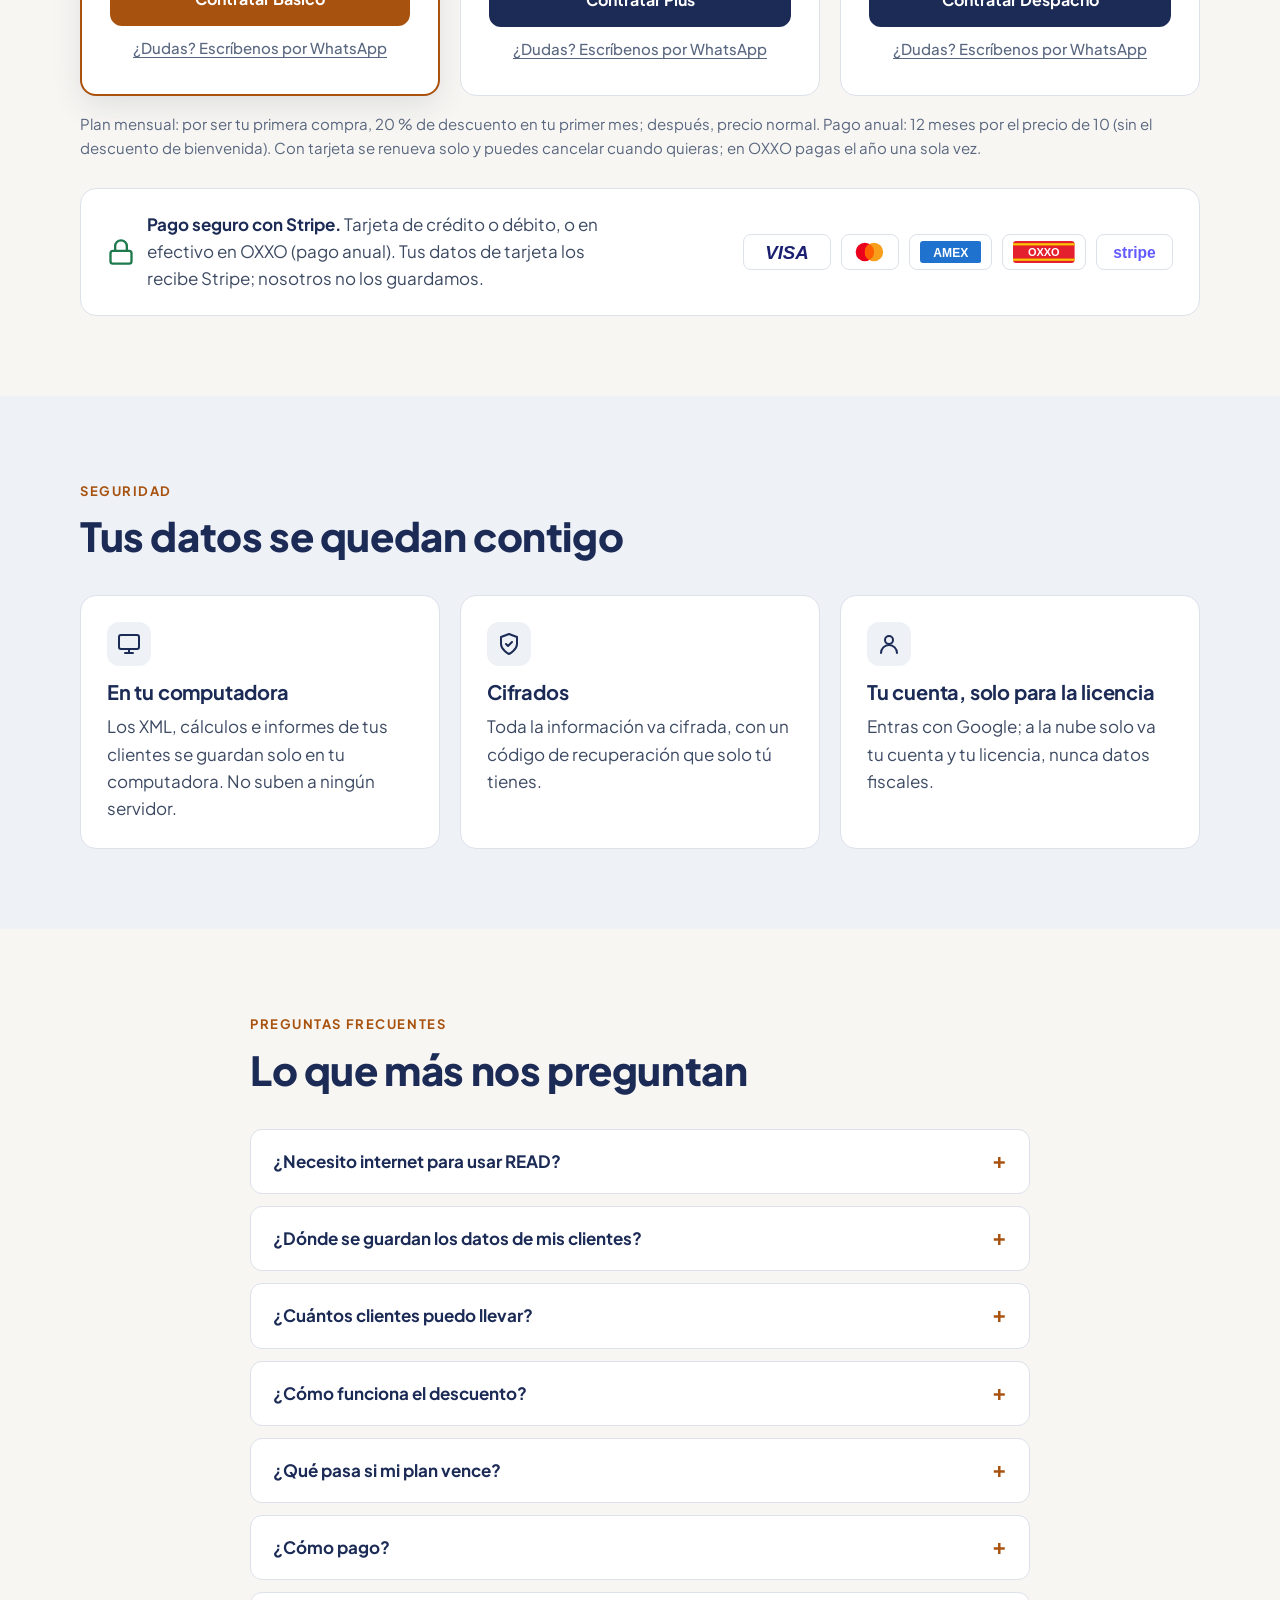
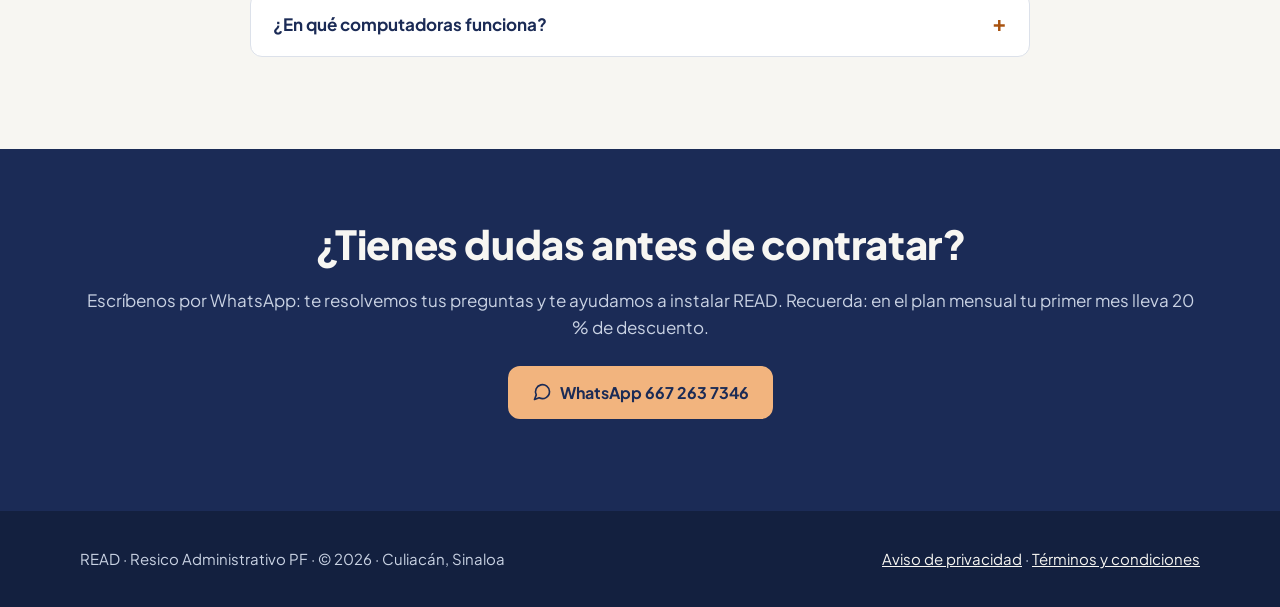
==== commit 2e2b2f2a: "Oferta: 20 % de descuento en el primer mes del plan mensual por ser la primera compra (código PRIMER" ====
--- a/index.html
+++ b/index.html
@@ -1,4 +1,5 @@
 <!doctype html>
+<!-- Se publica sola en myread.com.mx desde GitHub (Hostinger) -->
 <html lang="es-MX">
 <head>
 <meta charset="utf-8">
@@ -42,7 +43,7 @@
       <a class="enlace" href="#planes">Planes</a>
       <a class="enlace" href="#seguridad">Seguridad</a>
       <a class="enlace" href="#preguntas">Preguntas</a>
-      <a class="boton naranja" href="#planes">50 % de descuento</a>
+      <a class="boton naranja" href="#planes">20 % de descuento</a>
     </nav>
   </div>
 </header>
@@ -55,7 +56,7 @@
       <h1>Cierra el mes de toda tu cartera RESICO en una tarde</h1>
       <p class="lead">READ lee los XML del SAT, analiza los gastos, calcula ISR, IVA y retenciones, y te entrega el informe listo para tu cliente. Hecho a la medida del RESICO de personas físicas.</p>
       <div class="acciones">
-        <a class="boton naranja" href="#planes">50 % de descuento los primeros 3 meses</a>
+        <a class="boton naranja" href="#planes">20 % de descuento en tu primera compra</a>
         <a class="boton contorno" href="#contacto">Escríbenos por WhatsApp</a>
       </div>
       <ul class="confianza">
@@ -73,7 +74,7 @@
     <div class="cifra"><b>100 %</b><span>enfocado en RESICO de personas físicas</span></div>
     <div class="cifra"><b>∞</b><span>clientes (RFC) sin costo extra</span></div>
     <div class="cifra"><b>+880</b><span>pruebas automáticas de cálculo</span></div>
-    <div class="cifra"><b>50 %</b><span>de descuento los primeros 3 meses</span></div>
+    <div class="cifra"><b>20 %</b><span>de descuento en tu primer mes</span></div>
   </div>
 </section>
 
@@ -114,10 +115,10 @@
     <div class="encabezado">
       <span class="etiqueta">Planes</span>
       <h2>Todo el sistema en todos los planes</h2>
-      <p>Pagas por computadoras y atención, no por funciones. RFC ilimitados siempre. Precios finales: el IVA ya está incluido. Si eres cliente nuevo, en el plan mensual pagas la mitad los primeros 3 meses.</p>
+      <p>Pagas por computadoras y atención, no por funciones. RFC ilimitados siempre. Precios finales: el IVA ya está incluido. Si eres cliente nuevo, en el plan mensual tu primer mes lleva 20 % de descuento.</p>
     </div>
     <div class="periodo" role="group" aria-label="Forma de pago">
-      <button type="button" data-periodo="mensual" aria-pressed="true">Mensual <span>50 % 3 meses</span></button>
+      <button type="button" data-periodo="mensual" aria-pressed="true">Mensual <span>20 % primer mes</span></button>
       <button type="button" data-periodo="anual" aria-pressed="false">Anual <span>2 meses gratis</span></button>
     </div>
     <div class="planes">
@@ -126,14 +127,14 @@
         <h3>Básico</h3>
         <div class="precio" data-mensual="$249" data-anual="$2,490">$249 <small>/mes</small></div>
         <p class="iva">IVA incluido</p>
-        <p class="oferta"><b>$124.50/mes</b> los primeros 3 meses, después $249</p>
+        <p class="oferta"><b>$199.20</b> tu primer mes, después $249</p>
         <ul>
           <li><svg aria-hidden="true"><use href="#i-check"/></svg>1 computadora</li>
           <li><svg aria-hidden="true"><use href="#i-check"/></svg>RFC ilimitados</li>
           <li><svg aria-hidden="true"><use href="#i-check"/></svg>Todo el sistema RESICO</li>
           <li><svg aria-hidden="true"><use href="#i-check"/></svg>Soporte por WhatsApp</li>
         </ul>
-        <a class="boton" href="https://buy.stripe.com/test_cNiaEW2Na8lndGWbc69ws06?prefilled_promo_code=BIENVENIDA" data-mensual="https://buy.stripe.com/test_cNiaEW2Na8lndGWbc69ws06?prefilled_promo_code=BIENVENIDA" data-anual="https://buy.stripe.com/test_00w5kCbjG313fP44NI9ws07">Contratar Básico</a>
+        <a class="boton" href="https://buy.stripe.com/test_cNiaEW2Na8lndGWbc69ws06?prefilled_promo_code=PRIMERACOMPRA" data-mensual="https://buy.stripe.com/test_cNiaEW2Na8lndGWbc69ws06?prefilled_promo_code=PRIMERACOMPRA" data-anual="https://buy.stripe.com/test_00w5kCbjG313fP44NI9ws07">Contratar Básico</a>
         <a class="oxxo" href="https://buy.stripe.com/test_14A4gycnKfNP5aq2FA9ws08" hidden>o paga el año en efectivo en OXXO</a>
         <a class="prueba" href="#contacto">¿Dudas? Escríbenos por WhatsApp</a>
       </article>
@@ -141,14 +142,14 @@
         <h3>Plus</h3>
         <div class="precio" data-mensual="$399" data-anual="$3,990">$399 <small>/mes</small></div>
         <p class="iva">IVA incluido</p>
-        <p class="oferta"><b>$199.50/mes</b> los primeros 3 meses, después $399</p>
+        <p class="oferta"><b>$319.20</b> tu primer mes, después $399</p>
         <ul>
           <li><svg aria-hidden="true"><use href="#i-check"/></svg>Todo lo del Básico</li>
           <li><svg aria-hidden="true"><use href="#i-check"/></svg>2 computadoras</li>
           <li><svg aria-hidden="true"><use href="#i-check"/></svg>Soporte prioritario</li>
           <li><svg aria-hidden="true"><use href="#i-check"/></svg>1 hora de capacitación</li>
         </ul>
-        <a class="boton" href="https://buy.stripe.com/test_bJe5kC2Nabxz6eu1Bw9ws09?prefilled_promo_code=BIENVENIDA" data-mensual="https://buy.stripe.com/test_bJe5kC2Nabxz6eu1Bw9ws09?prefilled_promo_code=BIENVENIDA" data-anual="https://buy.stripe.com/test_fZuaEWafC59bdGWeoi9ws0a">Contratar Plus</a>
+        <a class="boton" href="https://buy.stripe.com/test_bJe5kC2Nabxz6eu1Bw9ws09?prefilled_promo_code=PRIMERACOMPRA" data-mensual="https://buy.stripe.com/test_bJe5kC2Nabxz6eu1Bw9ws09?prefilled_promo_code=PRIMERACOMPRA" data-anual="https://buy.stripe.com/test_fZuaEWafC59bdGWeoi9ws0a">Contratar Plus</a>
         <a class="oxxo" href="https://buy.stripe.com/test_00w14m0F2eJL32ifsm9ws0b" hidden>o paga el año en efectivo en OXXO</a>
         <a class="prueba" href="#contacto">¿Dudas? Escríbenos por WhatsApp</a>
       </article>
@@ -156,19 +157,19 @@
         <h3>Despacho</h3>
         <div class="precio" data-mensual="$699" data-anual="$6,990">$699 <small>/mes</small></div>
         <p class="iva">IVA incluido</p>
-        <p class="oferta"><b>$349.50/mes</b> los primeros 3 meses, después $699</p>
+        <p class="oferta"><b>$559.20</b> tu primer mes, después $699</p>
         <ul>
           <li><svg aria-hidden="true"><use href="#i-check"/></svg>Todo lo del Plus</li>
           <li><svg aria-hidden="true"><use href="#i-check"/></svg>Hasta 5 computadoras</li>
           <li><svg aria-hidden="true"><use href="#i-check"/></svg>Capacitación del equipo</li>
           <li><svg aria-hidden="true"><use href="#i-check"/></svg>Ayuda para migrar clientes</li>
         </ul>
-        <a class="boton" href="https://buy.stripe.com/test_9B6dR81J6dFHgT84NI9ws0c?prefilled_promo_code=BIENVENIDA" data-mensual="https://buy.stripe.com/test_9B6dR81J6dFHgT84NI9ws0c?prefilled_promo_code=BIENVENIDA" data-anual="https://buy.stripe.com/test_6oU14mbjG1WZ7iya829ws0d">Contratar Despacho</a>
+        <a class="boton" href="https://buy.stripe.com/test_9B6dR81J6dFHgT84NI9ws0c?prefilled_promo_code=PRIMERACOMPRA" data-mensual="https://buy.stripe.com/test_9B6dR81J6dFHgT84NI9ws0c?prefilled_promo_code=PRIMERACOMPRA" data-anual="https://buy.stripe.com/test_6oU14mbjG1WZ7iya829ws0d">Contratar Despacho</a>
         <a class="oxxo" href="https://buy.stripe.com/test_00w00ifzWbxz1Ye2FA9ws0e" hidden>o paga el año en efectivo en OXXO</a>
         <a class="prueba" href="#contacto">¿Dudas? Escríbenos por WhatsApp</a>
       </article>
     </div>
-    <p class="nota" style="margin-top:16px">Plan mensual: 50 % de descuento en tus primeros 3 cobros si eres cliente nuevo; después, precio normal. Pago anual: 12 meses por el precio de 10 (sin el descuento de 3 meses). Con tarjeta se renueva solo y puedes cancelar cuando quieras; en OXXO pagas el año una sola vez.</p>
+    <p class="nota" style="margin-top:16px">Plan mensual: por ser tu primera compra, 20 % de descuento en tu primer mes; después, precio normal. Pago anual: 12 meses por el precio de 10 (sin el descuento de bienvenida). Con tarjeta se renueva solo y puedes cancelar cuando quieras; en OXXO pagas el año una sola vez.</p>
 
     <div class="pago" aria-labelledby="titulo-pago">
       <div class="texto">
@@ -209,7 +210,7 @@
     <details><summary>¿Necesito internet para usar READ?</summary><p>No para trabajar: READ funciona en tu computadora. Se conecta de vez en cuando para revisar tu licencia y, si tú lo pides, para verificar comprobantes con el SAT. Puede trabajar hasta 14 días seguidos sin internet.</p></details>
     <details><summary>¿Dónde se guardan los datos de mis clientes?</summary><p>Solo en tu computadora, cifrados. READ hace copias automáticas y puedes exportar respaldos cuando quieras.</p></details>
     <details><summary>¿Cuántos clientes puedo llevar?</summary><p>Los que quieras: todos los planes tienen RFC ilimitados.</p></details>
-    <details><summary>¿Cómo funciona el descuento?</summary><p>Si eres cliente nuevo y contratas un plan mensual, pagas el 50 % en tus primeros 3 cobros (por ejemplo, Básico: $124.50 en lugar de $249). Desde el cuarto mes pagas el precio normal. Puedes cancelar cuando quieras. El plan anual no lleva este descuento porque ya incluye 2 meses de regalo.</p></details>
+    <details><summary>¿Cómo funciona el descuento?</summary><p>Si eres cliente nuevo y contratas un plan mensual, por ser tu primera compra tienes 20 % de descuento en tu primer mes (por ejemplo, Básico: $199.20 en lugar de $249). Desde el segundo mes pagas el precio normal. Puedes cancelar cuando quieras. El plan anual no lleva este descuento porque ya incluye 2 meses de regalo.</p></details>
     <details><summary>¿Qué pasa si mi plan vence?</summary><p>READ queda en modo consulta: ves, imprimes y exportas tu información, pero no cargas ni modificas nada hasta renovar. No pierdes nada.</p></details>
     <details><summary>¿Cómo pago?</summary><p>Con tarjeta de crédito o débito, a través de Stripe: mes a mes o el año completo con dos meses de regalo. Si prefieres efectivo, el pago anual también se puede hacer en OXXO. Los precios ya incluyen IVA.</p></details>
     <details><summary>¿En qué computadoras funciona?</summary><p>En computadoras con Windows 10 u 11.</p></details>
@@ -219,7 +220,7 @@
 <section class="final" id="contacto">
   <div class="contenedor">
     <h2>¿Tienes dudas antes de contratar?</h2>
-    <p>Escríbenos por WhatsApp: te resolvemos tus preguntas y te ayudamos a instalar READ. Recuerda: en el plan mensual pagas la mitad los primeros 3 meses.</p>
+    <p>Escríbenos por WhatsApp: te resolvemos tus preguntas y te ayudamos a instalar READ. Recuerda: en el plan mensual tu primer mes lleva 20 % de descuento.</p>
     <div class="acciones">
       <a class="boton naranja" href="https://wa.me/526672637346?text=Hola%2C%20me%20interesa%20READ" target="_blank" rel="noopener"><svg aria-hidden="true"><use href="#i-chat"/></svg>WhatsApp 667 263 7346</a>
     </div>
--- a/estilo.css
+++ b/estilo.css
@@ -123,6 +123,18 @@
 .periodo button:focus-visible { outline: 3px solid var(--acento); outline-offset: 2px; }
 .aviso-pago { background: #E6F4EC; color: #14532D; border-bottom: 1px solid #B7DFC7; padding: 14px 20px; text-align: center; font-size: 16px; }
 
+/* Aviso de bienvenida al abrir la página */
+.bienvenida { border: 0; padding: 0; border-radius: 20px; width: min(440px, calc(100% - 32px)); background: var(--tinta); color: #C9D2E3; box-shadow: 0 30px 80px rgba(0, 0, 0, .45); text-align: center; }
+.bienvenida::backdrop { background: rgba(19, 32, 63, .55); backdrop-filter: blur(3px); }
+.bienvenida .caja { position: relative; padding: 40px 28px 28px; background: radial-gradient(circle at 85% 0%, #2C4585 0, var(--tinta) 60%); }
+.bienvenida .sello { display: inline-grid; place-items: center; width: 96px; height: 96px; border-radius: 50%; background: var(--acento-claro); color: var(--tinta); font-size: 34px; font-weight: 800; line-height: 1; margin-bottom: 16px; transform: rotate(-8deg); }
+.bienvenida h2 { color: var(--fondo); font-size: clamp(24px, 6vw, 30px); margin-bottom: 10px; }
+.bienvenida p { font-size: 16px; margin-bottom: 22px; }
+.bienvenida .boton { width: 100%; }
+.bienvenida .ahora-no { display: block; width: 100%; margin-top: 8px; min-height: 44px; background: none; border: 0; color: #C9D2E3; font: inherit; font-size: 15px; font-weight: 600; text-decoration: underline; text-underline-offset: 3px; cursor: pointer; }
+.bienvenida .cerrar { position: absolute; top: 10px; right: 10px; width: 44px; height: 44px; border-radius: 50%; border: 0; background: rgba(247, 246, 242, .10); color: var(--fondo); font-size: 26px; line-height: 1; cursor: pointer; }
+.bienvenida .cerrar:hover { background: rgba(247, 246, 242, .20); }
+
 /* Métodos de pago */
 .pago { margin-top: 28px; background: var(--blanco); border: 1px solid var(--borde); border-radius: var(--radio); padding: 22px 26px; display: flex; flex-wrap: wrap; align-items: center; justify-content: space-between; gap: 16px 24px; }
 .pago .texto { display: flex; align-items: center; gap: 12px; max-width: 520px; }
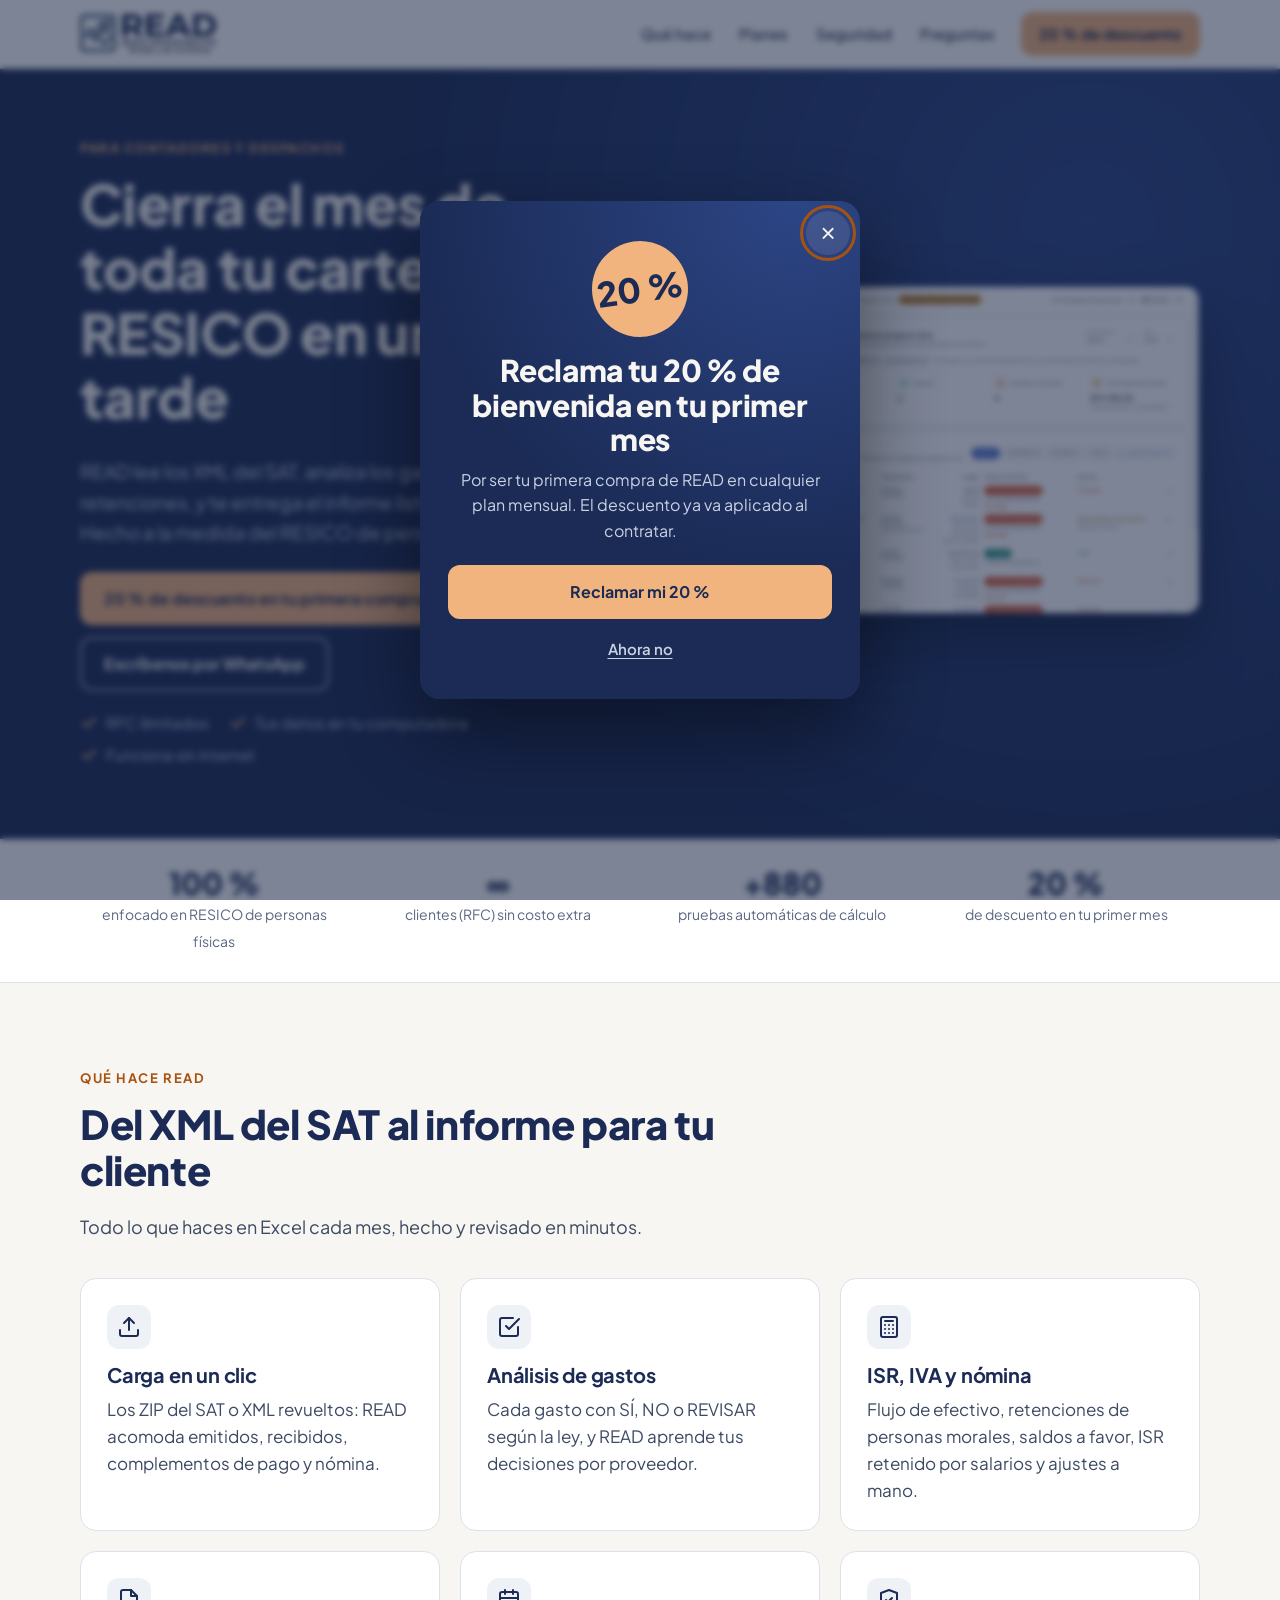
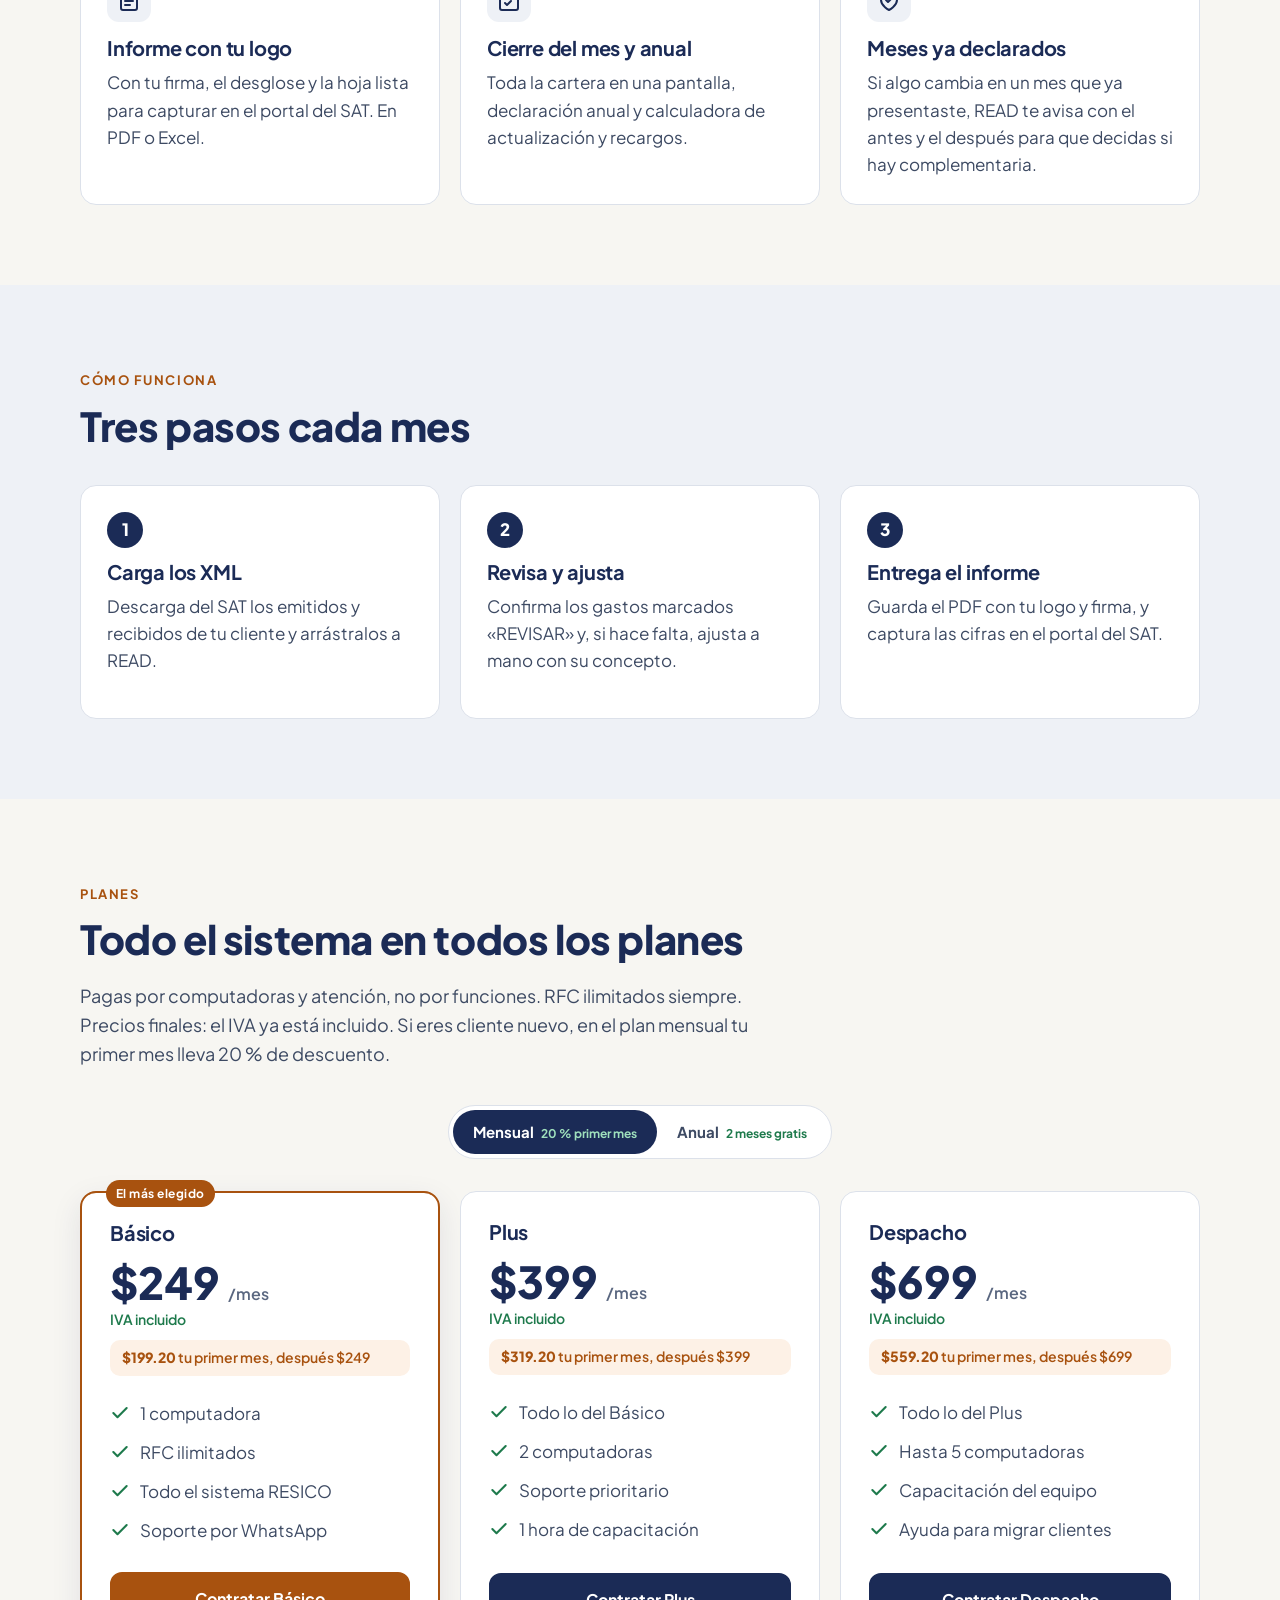
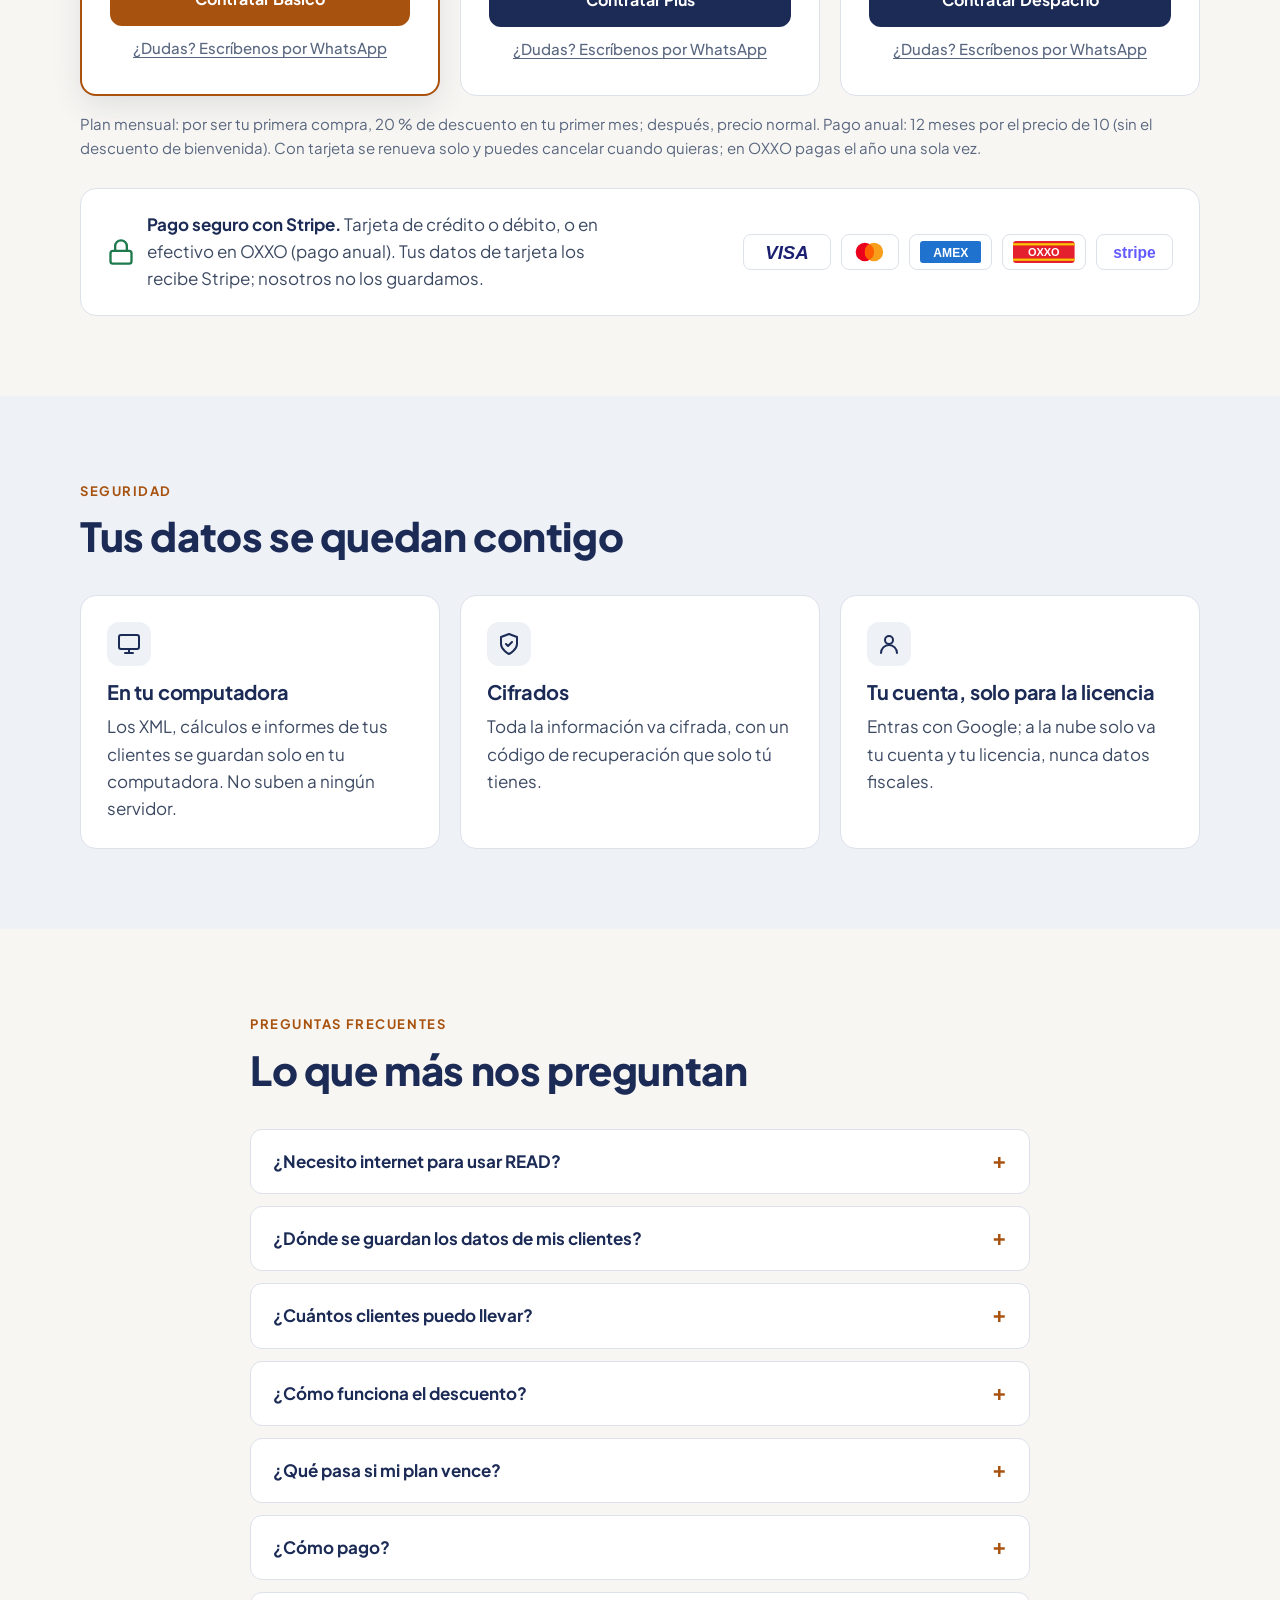
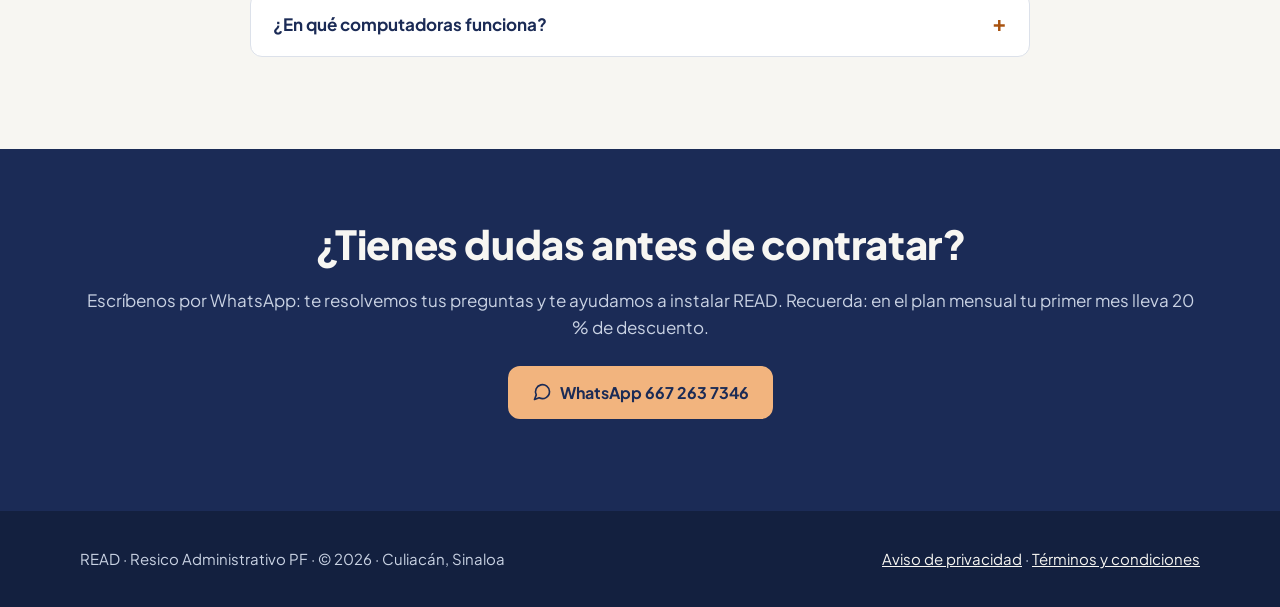
==== commit 126d3a88: "Activar el aviso de bienvenida (20 % en tu primer mes) al abrir la página" ====
--- a/index.html
+++ b/index.html
@@ -235,5 +235,6 @@
   </div>
 </footer>
 <script src="inicio.js"></script>
+<script src="bienvenida.js"></script>
 </body>
 </html>
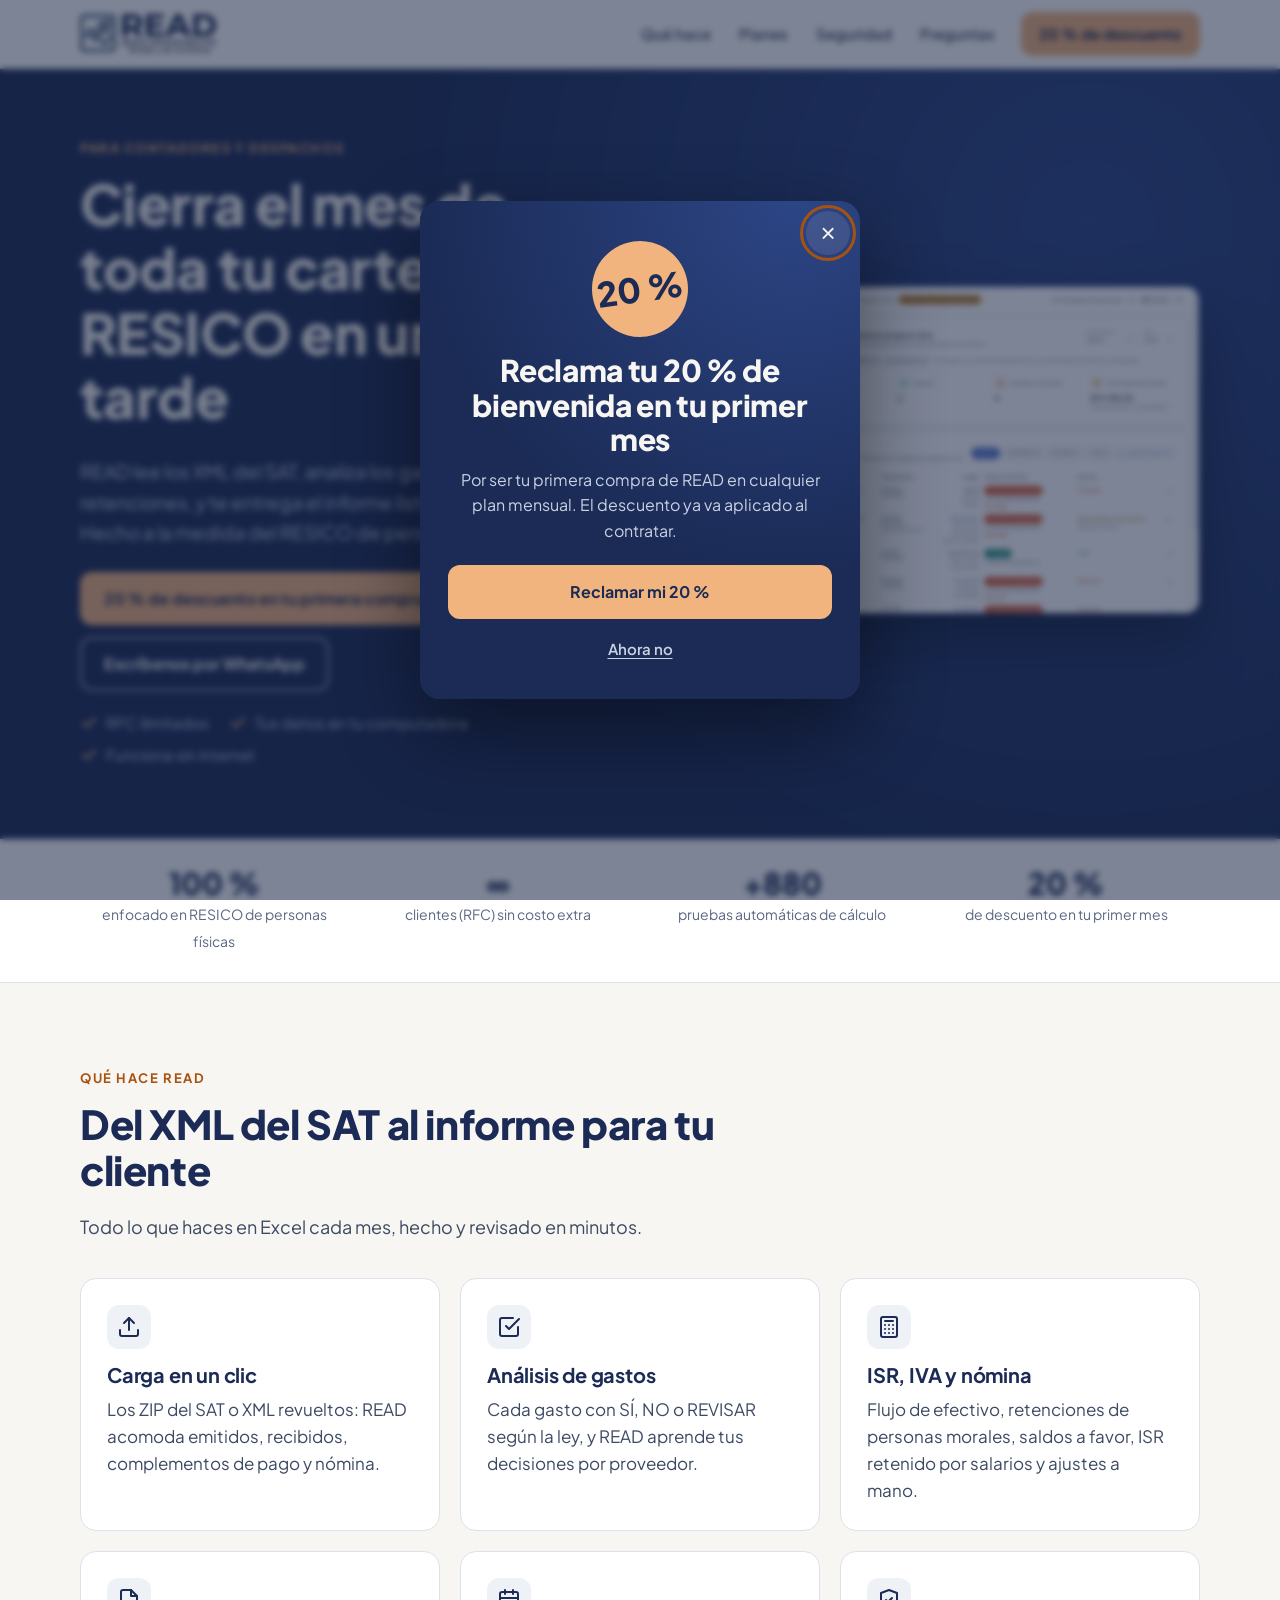
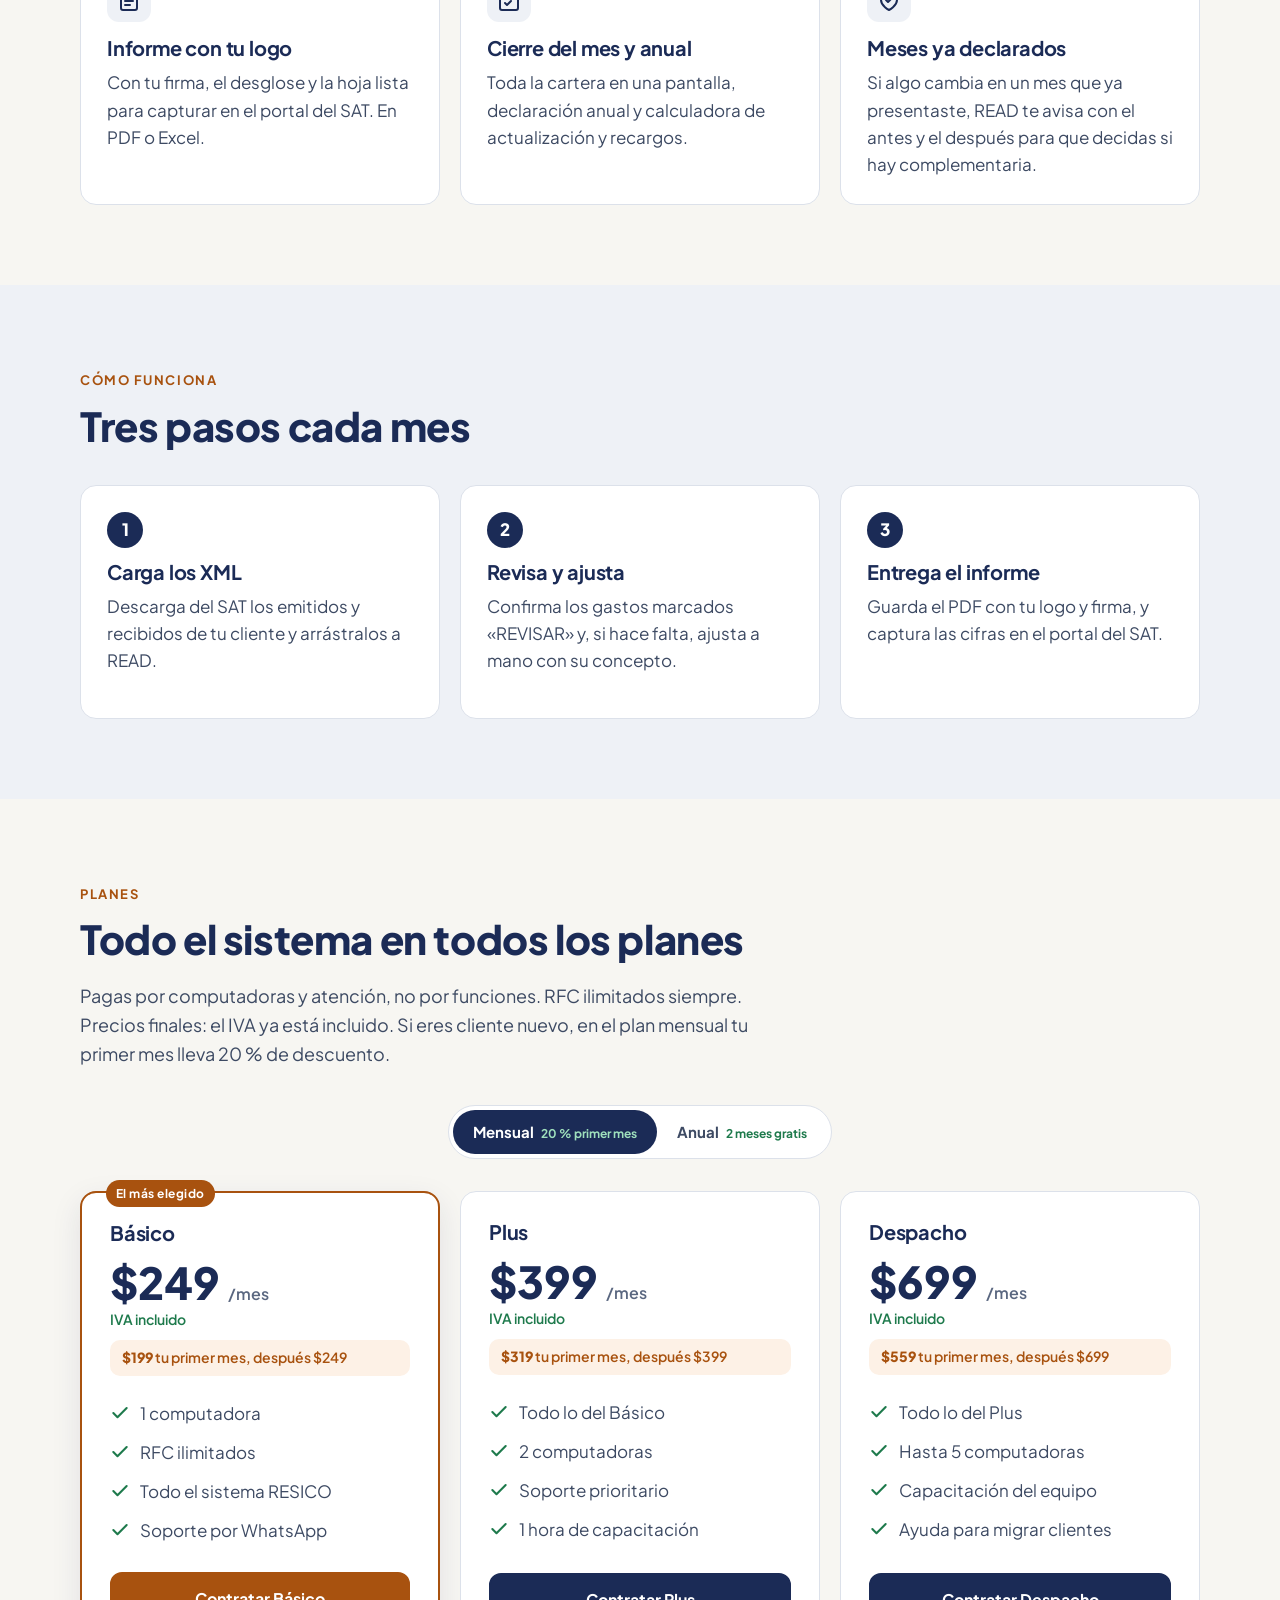
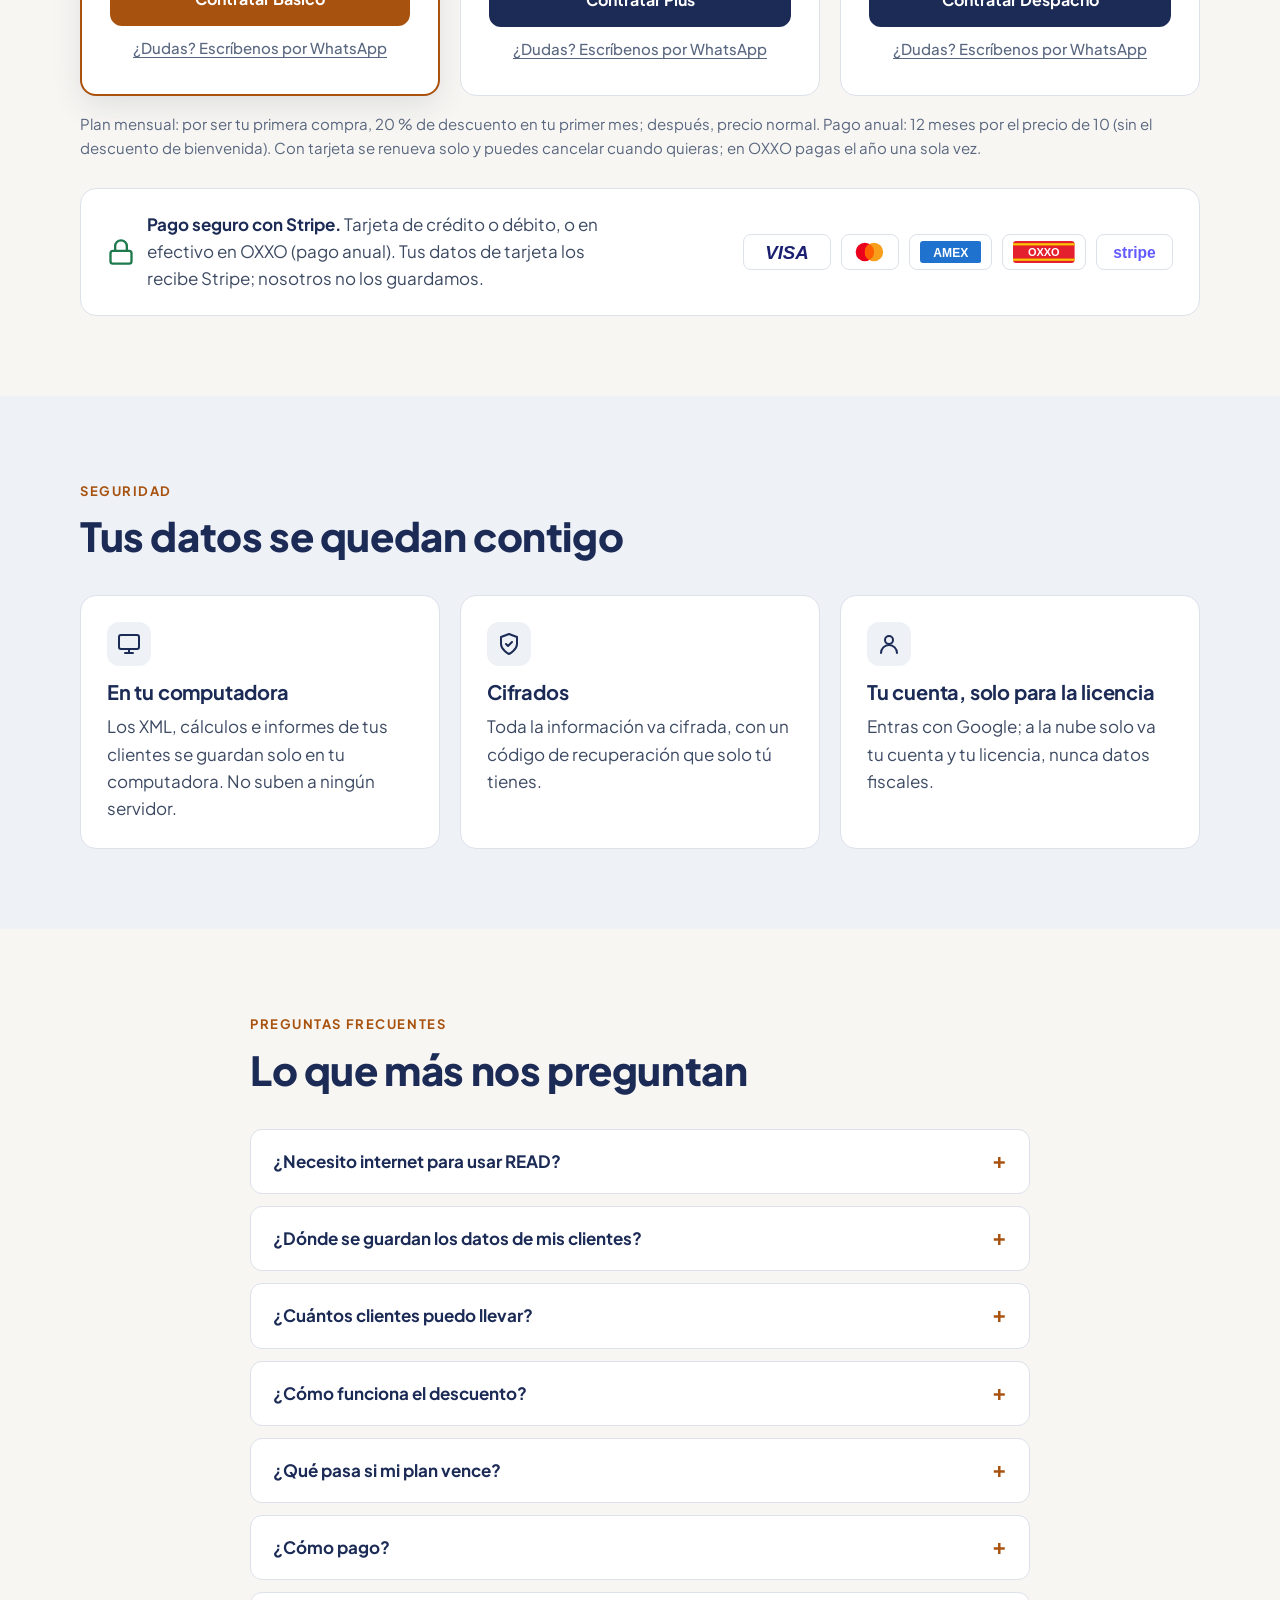
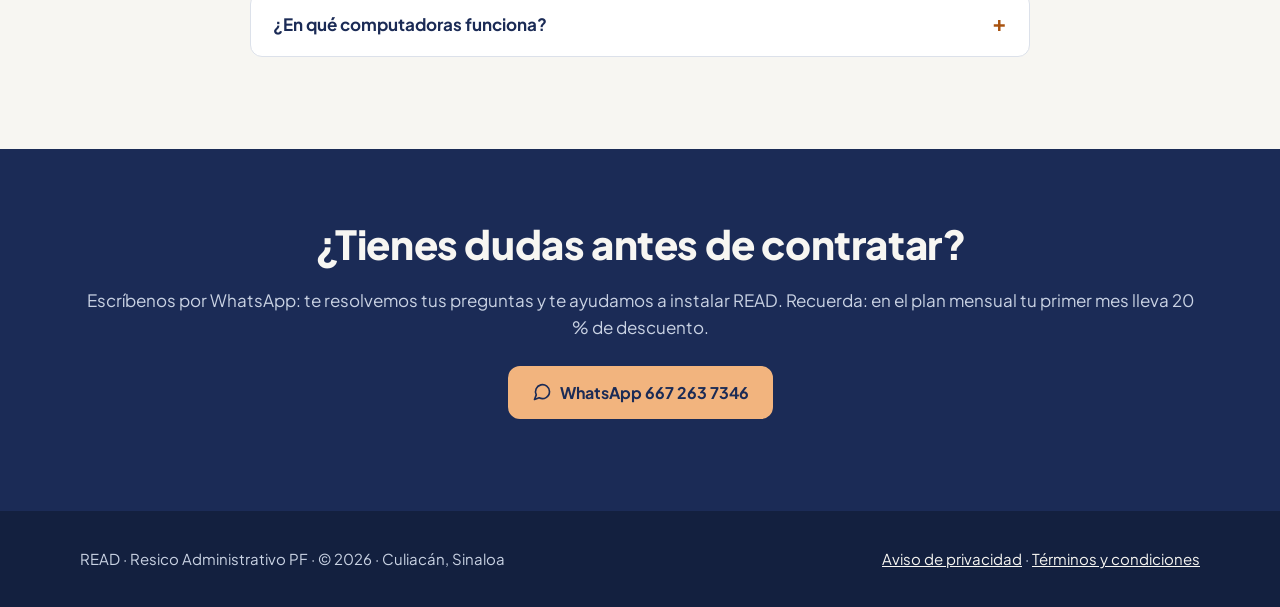
==== commit 1d80f444: "Primer mes en precios enteros (199/319/559) con codigo por plan PRIMERACOMPRA-BASICO/PLUS/DESPACHO y" ====
--- a/index.html
+++ b/index.html
@@ -12,7 +12,7 @@
 <link rel="preconnect" href="https://fonts.googleapis.com">
 <link rel="preconnect" href="https://fonts.gstatic.com" crossorigin>
 <link rel="stylesheet" href="https://fonts.googleapis.com/css2?family=Plus+Jakarta+Sans:wght@400;600;700;800&display=swap">
-<link rel="stylesheet" href="estilo.css">
+<link rel="stylesheet" href="estilo.css?v=2">
 </head>
 <body>
 <a class="salto" href="#contenido">Saltar al contenido</a>
@@ -127,45 +127,45 @@
         <h3>Básico</h3>
         <div class="precio" data-mensual="$249" data-anual="$2,490">$249 <small>/mes</small></div>
         <p class="iva">IVA incluido</p>
-        <p class="oferta"><b>$199.20</b> tu primer mes, después $249</p>
+        <p class="oferta"><b>$199</b> tu primer mes, después $249</p>
         <ul>
           <li><svg aria-hidden="true"><use href="#i-check"/></svg>1 computadora</li>
           <li><svg aria-hidden="true"><use href="#i-check"/></svg>RFC ilimitados</li>
           <li><svg aria-hidden="true"><use href="#i-check"/></svg>Todo el sistema RESICO</li>
           <li><svg aria-hidden="true"><use href="#i-check"/></svg>Soporte por WhatsApp</li>
         </ul>
-        <a class="boton" href="https://buy.stripe.com/test_cNiaEW2Na8lndGWbc69ws06?prefilled_promo_code=PRIMERACOMPRA" data-mensual="https://buy.stripe.com/test_cNiaEW2Na8lndGWbc69ws06?prefilled_promo_code=PRIMERACOMPRA" data-anual="https://buy.stripe.com/test_00w5kCbjG313fP44NI9ws07">Contratar Básico</a>
-        <a class="oxxo" href="https://buy.stripe.com/test_14A4gycnKfNP5aq2FA9ws08" hidden>o paga el año en efectivo en OXXO</a>
+        <a class="boton" href="https://buy.stripe.com/test_eVq9AV3Xh1zq2pa5Xqew800?prefilled_promo_code=PRIMERACOMPRA-BASICO" data-mensual="https://buy.stripe.com/test_eVq9AV3Xh1zq2pa5Xqew800?prefilled_promo_code=PRIMERACOMPRA-BASICO" data-anual="https://buy.stripe.com/test_6oUbJ3ctNce4aVGadGew801">Contratar Básico</a>
+        <a class="oxxo" href="https://buy.stripe.com/test_3cI6oJ8dx4LCaVG0D6ew802" hidden>o paga el año en efectivo en OXXO</a>
         <a class="prueba" href="#contacto">¿Dudas? Escríbenos por WhatsApp</a>
       </article>
       <article class="plan">
         <h3>Plus</h3>
         <div class="precio" data-mensual="$399" data-anual="$3,990">$399 <small>/mes</small></div>
         <p class="iva">IVA incluido</p>
-        <p class="oferta"><b>$319.20</b> tu primer mes, después $399</p>
+        <p class="oferta"><b>$319</b> tu primer mes, después $399</p>
         <ul>
           <li><svg aria-hidden="true"><use href="#i-check"/></svg>Todo lo del Básico</li>
           <li><svg aria-hidden="true"><use href="#i-check"/></svg>2 computadoras</li>
           <li><svg aria-hidden="true"><use href="#i-check"/></svg>Soporte prioritario</li>
           <li><svg aria-hidden="true"><use href="#i-check"/></svg>1 hora de capacitación</li>
         </ul>
-        <a class="boton" href="https://buy.stripe.com/test_bJe5kC2Nabxz6eu1Bw9ws09?prefilled_promo_code=PRIMERACOMPRA" data-mensual="https://buy.stripe.com/test_bJe5kC2Nabxz6eu1Bw9ws09?prefilled_promo_code=PRIMERACOMPRA" data-anual="https://buy.stripe.com/test_fZuaEWafC59bdGWeoi9ws0a">Contratar Plus</a>
-        <a class="oxxo" href="https://buy.stripe.com/test_00w14m0F2eJL32ifsm9ws0b" hidden>o paga el año en efectivo en OXXO</a>
+        <a class="boton" href="https://buy.stripe.com/test_cNi8wR65p1zq4xigC4ew803?prefilled_promo_code=PRIMERACOMPRA-PLUS" data-mensual="https://buy.stripe.com/test_cNi8wR65p1zq4xigC4ew803?prefilled_promo_code=PRIMERACOMPRA-PLUS" data-anual="https://buy.stripe.com/test_9B63cx65pba08Ny4Tmew804">Contratar Plus</a>
+        <a class="oxxo" href="https://buy.stripe.com/test_9B6fZjdxRce46FqetWew805" hidden>o paga el año en efectivo en OXXO</a>
         <a class="prueba" href="#contacto">¿Dudas? Escríbenos por WhatsApp</a>
       </article>
       <article class="plan">
         <h3>Despacho</h3>
         <div class="precio" data-mensual="$699" data-anual="$6,990">$699 <small>/mes</small></div>
         <p class="iva">IVA incluido</p>
-        <p class="oferta"><b>$559.20</b> tu primer mes, después $699</p>
+        <p class="oferta"><b>$559</b> tu primer mes, después $699</p>
         <ul>
           <li><svg aria-hidden="true"><use href="#i-check"/></svg>Todo lo del Plus</li>
           <li><svg aria-hidden="true"><use href="#i-check"/></svg>Hasta 5 computadoras</li>
           <li><svg aria-hidden="true"><use href="#i-check"/></svg>Capacitación del equipo</li>
           <li><svg aria-hidden="true"><use href="#i-check"/></svg>Ayuda para migrar clientes</li>
         </ul>
-        <a class="boton" href="https://buy.stripe.com/test_9B6dR81J6dFHgT84NI9ws0c?prefilled_promo_code=PRIMERACOMPRA" data-mensual="https://buy.stripe.com/test_9B6dR81J6dFHgT84NI9ws0c?prefilled_promo_code=PRIMERACOMPRA" data-anual="https://buy.stripe.com/test_6oU14mbjG1WZ7iya829ws0d">Contratar Despacho</a>
-        <a class="oxxo" href="https://buy.stripe.com/test_00w00ifzWbxz1Ye2FA9ws0e" hidden>o paga el año en efectivo en OXXO</a>
+        <a class="boton" href="https://buy.stripe.com/test_3cI00l3Xhba05BmdpSew806?prefilled_promo_code=PRIMERACOMPRA-DESPACHO" data-mensual="https://buy.stripe.com/test_3cI00l3Xhba05BmdpSew806?prefilled_promo_code=PRIMERACOMPRA-DESPACHO" data-anual="https://buy.stripe.com/test_9B6eVfgK3ba08Ny2Leew807">Contratar Despacho</a>
+        <a class="oxxo" href="https://buy.stripe.com/test_4gM14pgK3fqgfbWadGew808" hidden>o paga el año en efectivo en OXXO</a>
         <a class="prueba" href="#contacto">¿Dudas? Escríbenos por WhatsApp</a>
       </article>
     </div>
@@ -210,7 +210,7 @@
     <details><summary>¿Necesito internet para usar READ?</summary><p>No para trabajar: READ funciona en tu computadora. Se conecta de vez en cuando para revisar tu licencia y, si tú lo pides, para verificar comprobantes con el SAT. Puede trabajar hasta 14 días seguidos sin internet.</p></details>
     <details><summary>¿Dónde se guardan los datos de mis clientes?</summary><p>Solo en tu computadora, cifrados. READ hace copias automáticas y puedes exportar respaldos cuando quieras.</p></details>
     <details><summary>¿Cuántos clientes puedo llevar?</summary><p>Los que quieras: todos los planes tienen RFC ilimitados.</p></details>
-    <details><summary>¿Cómo funciona el descuento?</summary><p>Si eres cliente nuevo y contratas un plan mensual, por ser tu primera compra tienes 20 % de descuento en tu primer mes (por ejemplo, Básico: $199.20 en lugar de $249). Desde el segundo mes pagas el precio normal. Puedes cancelar cuando quieras. El plan anual no lleva este descuento porque ya incluye 2 meses de regalo.</p></details>
+    <details><summary>¿Cómo funciona el descuento?</summary><p>Si eres cliente nuevo y contratas un plan mensual, por ser tu primera compra tienes 20 % de descuento en tu primer mes (por ejemplo, Básico: $199 en lugar de $249). Desde el segundo mes pagas el precio normal. Puedes cancelar cuando quieras. El plan anual no lleva este descuento porque ya incluye 2 meses de regalo.</p></details>
     <details><summary>¿Qué pasa si mi plan vence?</summary><p>READ queda en modo consulta: ves, imprimes y exportas tu información, pero no cargas ni modificas nada hasta renovar. No pierdes nada.</p></details>
     <details><summary>¿Cómo pago?</summary><p>Con tarjeta de crédito o débito, a través de Stripe: mes a mes o el año completo con dos meses de regalo. Si prefieres efectivo, el pago anual también se puede hacer en OXXO. Los precios ya incluyen IVA.</p></details>
     <details><summary>¿En qué computadoras funciona?</summary><p>En computadoras con Windows 10 u 11.</p></details>
@@ -234,7 +234,7 @@
     <div><a href="privacidad.html">Aviso de privacidad</a> · <a href="terminos.html">Términos y condiciones</a></div>
   </div>
 </footer>
-<script src="inicio.js"></script>
-<script src="bienvenida.js"></script>
+<script src="inicio.js?v=2"></script>
+<script src="bienvenida.js?v=2"></script>
 </body>
 </html>
